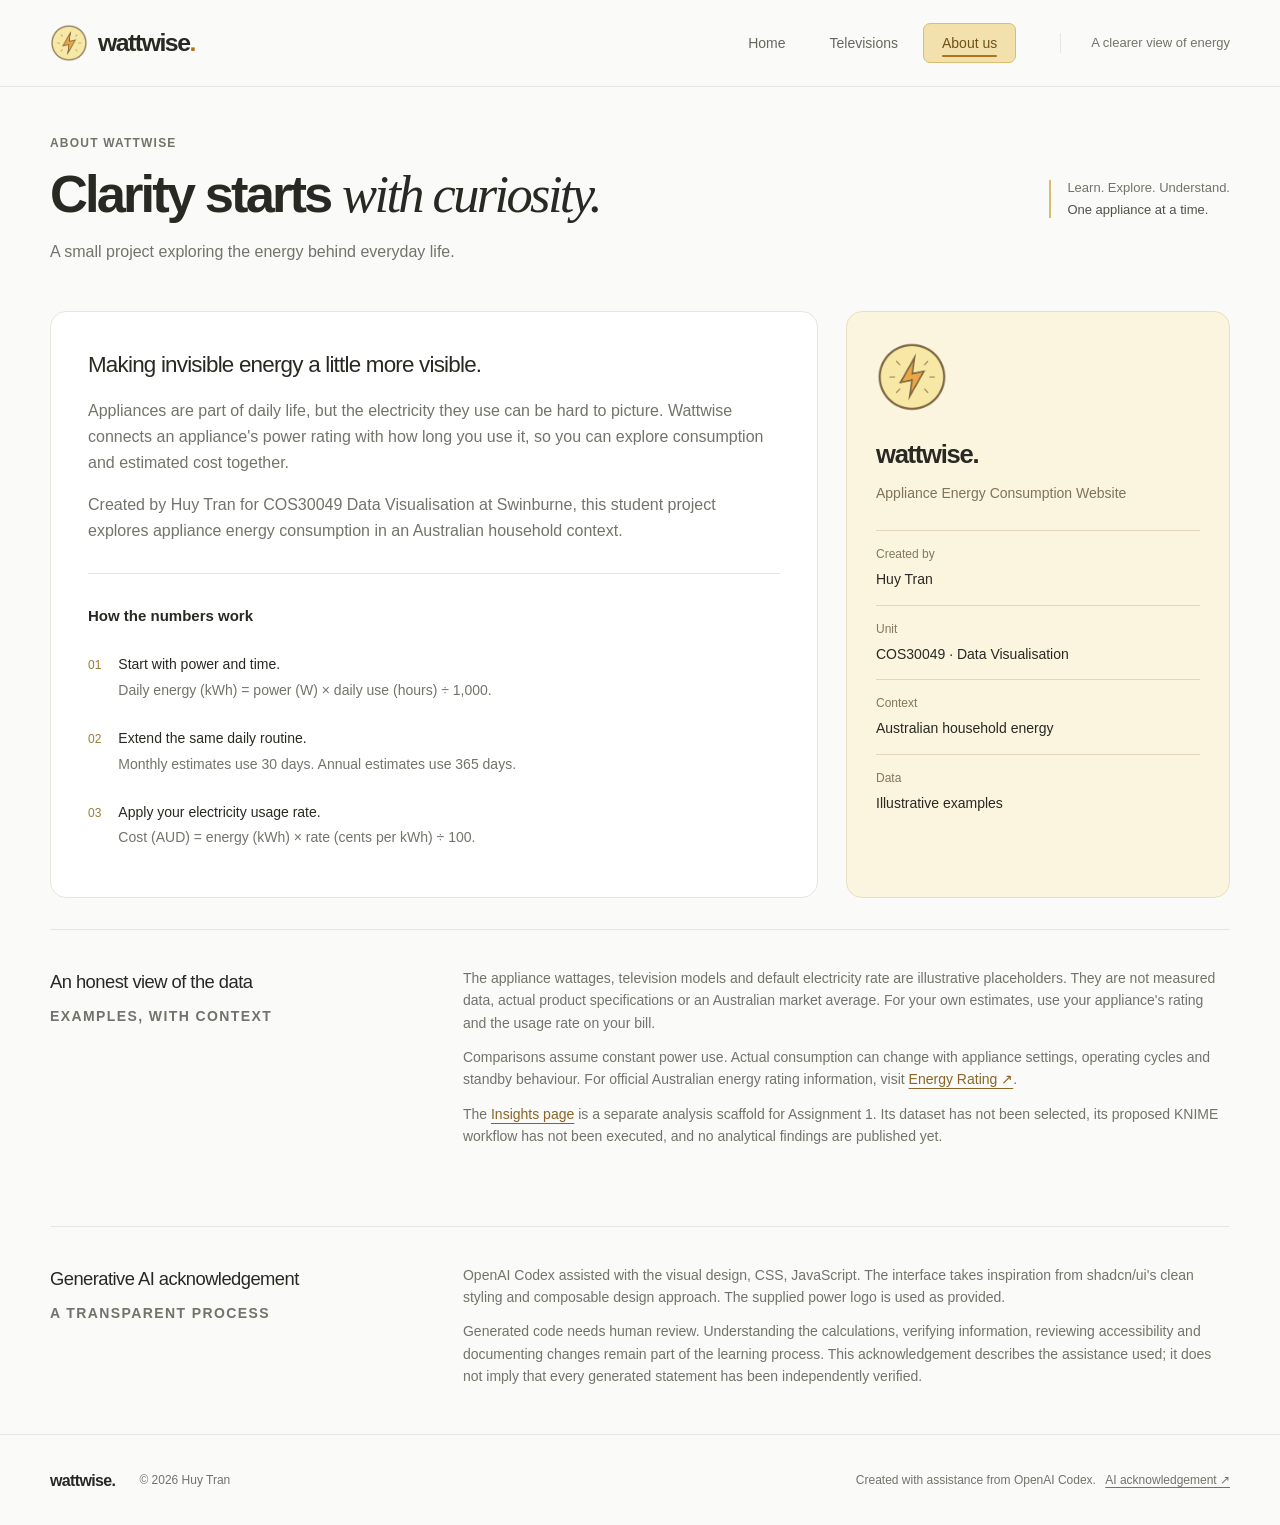
==== about.html @ 4821c7d6 "final adjustment" ====
<!DOCTYPE html>
<html lang="en">

<head>
  <meta charset="utf-8">
  <meta name="viewport" content="width=device-width, initial-scale=1">
  <meta name="description"
    content="About Wattwise, a student data visualisation project exploring appliance electricity use, calculation methods and the role of generative AI.">
  <meta name="theme-color" content="#fafaf8">
  <title>About Us | Wattwise · Appliance Energy Consumption Website</title>
  <link rel="icon" type="image/png" href="assets/img/PowerIcon.png">
  <link rel="stylesheet" href="assets/css/styles.css">
  <script src="assets/js/main.js" defer></script>
</head>

<body>
  <a class="skip-link" href="#main-content">Skip to content</a>
  <header class="site-header">
    <div class="header-inner container"><a class="brand" href="index.html" aria-label="Wattwise home"><img
          src="assets/img/PowerIcon.png" width="40" height="40" alt=""><span>wattwise<span
            class="brand-period">.</span></span></a>
      <nav class="main-nav" aria-label="Main navigation"><a href="index.html">Home</a><a
          href="televisions.html">Televisions</a><a href="about.html" aria-current="page">About us</a></nav><span
        class="header-note">A clearer view of energy</span>
    </div>
  </header>

  <main id="main-content" class="container">
    <section class="page-intro" aria-labelledby="about-title">
      <div>
        <p class="eyebrow">About Wattwise</p>
        <h1 id="about-title">Clarity starts <span class="serif-accent">with curiosity.</span></h1>
        <p class="intro-description">A small project exploring the energy behind everyday life.</p>
      </div>
      <div class="intro-context"><span class="context-rule"></span><span>Learn. Explore. Understand.<br><strong>One
            appliance at a time.</strong></span></div>
    </section>

    <section class="about-layout" aria-label="Project background">
      <article class="panel about-story">
        <h2>Making invisible energy a little more visible.</h2>
        <p>Appliances are part of daily life, but the electricity they use can be hard to picture. Wattwise connects an
          appliance's power rating with how long you use it, so you can explore consumption and estimated cost together.
        </p>
        <p>Created by Huy Tran for COS30049 Data Visualisation at Swinburne, this student project explores appliance
          energy consumption in an Australian household context.</p>
        <div class="story-divider"></div>
        <h3>How the numbers work</h3>
        <ol class="method-list">
          <li><span class="method-number" aria-hidden="true">01</span>
            <div><strong>Start with power and time.</strong>
              <p>Daily energy (kWh) = power (W) × daily use (hours) ÷ 1,000.</p>
            </div>
          </li>
          <li><span class="method-number" aria-hidden="true">02</span>
            <div><strong>Extend the same daily routine.</strong>
              <p>Monthly estimates use 30 days. Annual estimates use 365 days.</p>
            </div>
          </li>
          <li><span class="method-number" aria-hidden="true">03</span>
            <div><strong>Apply your electricity usage rate.</strong>
              <p>Cost (AUD) = energy (kWh) × rate (cents per kWh) ÷ 100.</p>
            </div>
          </li>
        </ol>
      </article>
      <aside class="panel project-card"><img src="assets/img/PowerIcon.png" alt="Wattwise power logo" width="72"
          height="72">
        <h2>wattwise.</h2>
        <p>Appliance Energy Consumption Website</p>
        <dl class="project-meta">
          <div>
            <dt>Created by</dt>
            <dd>Huy Tran</dd>
          </div>
          <div>
            <dt>Unit</dt>
            <dd>COS30049 · Data Visualisation</dd>
          </div>
          <div>
            <dt>Context</dt>
            <dd>Australian household energy</dd>
          </div>
          <div>
            <dt>Data</dt>
            <dd>Illustrative examples</dd>
          </div>
        </dl>
      </aside>
    </section>

    <section class="acknowledgement" aria-labelledby="data-title">
      <div>
        <h2 id="data-title">An honest view of the data</h2>
        <p class="eyebrow">Examples, with context</p>
      </div>
      <div>
        <p>The appliance wattages, television models and default electricity rate are illustrative placeholders. They
          are not measured data, actual product specifications or an Australian market average. For your own estimates,
          use your appliance's rating and the usage rate on your bill.</p>
        <p>Comparisons assume constant power use. Actual consumption can change with appliance settings, operating
          cycles and standby behaviour. For official Australian energy rating information, visit <a class="source-link"
            href="https://www.energyrating.gov.au/" target="_blank" rel="noopener noreferrer">Energy Rating ↗</a>.</p>
        <p>The <a class="source-link" href="insights.html">Insights page</a> is a separate analysis scaffold for
          Assignment 1. Its dataset has not been selected, its proposed KNIME workflow has not been executed, and no
          analytical findings are published yet.</p>
      </div>
    </section>

    <section class="acknowledgement" id="ai-acknowledgement" aria-labelledby="ai-title">
      <div>
        <h2 id="ai-title">Generative AI acknowledgement</h2>
        <p class="eyebrow">A transparent process</p>
      </div>
      <div>
        <p>OpenAI Codex assisted with the visual design, CSS, JavaScript. The
          interface takes inspiration from shadcn/ui's clean styling and composable design approach. The supplied power
          logo is used as provided.</p>
        <p>Generated code needs human review. Understanding the calculations, verifying information, reviewing
          accessibility and documenting changes remain part of the learning process. This acknowledgement describes the
          assistance used; it does not imply that every generated statement has been independently verified.</p>
      </div>
    </section>
  </main>

  <footer class="site-footer">
    <div class="container footer-inner"><a class="footer-brand" href="index.html">wattwise.</a>
      <p>© <span data-current-year>2026</span> Huy Tran</p>
      <p class="ai-note">Created with assistance from OpenAI Codex. <a href="about.html#ai-acknowledgement">AI
          acknowledgement ↗</a></p>
    </div>
  </footer>
</body>

</html>
---- assets/css/styles.css ----
/* Shared theme: the supplied power logo sets the amber, yellow and brown accents. */
:root {
  --background: #fafaf8;
  --surface: #fff;
  --foreground: #282922;
  --muted: #73736b;
  --border: #e6e6de;
  --primary: #ad7419;
  --accent: #f4b544;
  --accent-light: #fbf4df;
  --error: #a33328;
  --radius: 16px;
  --font-sans: -apple-system, BlinkMacSystemFont, "Segoe UI", Helvetica, Arial, sans-serif;
  --font-serif: Georgia, "Times New Roman", serif;
}

* {
  box-sizing: border-box;
}

html {
  scroll-behavior: smooth;
  scroll-padding-top: 24px;
}

body {
  margin: 0;
  background: var(--background);
  color: var(--foreground);
  font: 400 1rem/1.6 var(--font-sans);
  -webkit-font-smoothing: antialiased;
}

button,
input,
select {
  font: inherit;
}

button,
a,
input,
select {
  -webkit-tap-highlight-color: transparent;
}

button,
select {
  cursor: pointer;
}

a {
  color: inherit;
  text-decoration: none;
}

button {
  color: inherit;
}

svg {
  display: block;
  width: 24px;
  height: 24px;
  stroke: currentColor;
  stroke-width: 1.7;
  stroke-linecap: round;
  stroke-linejoin: round;
}

img {
  display: block;
  max-width: 100%;
}

h1,
h2,
h3,
p {
  margin: 0;
}

button:focus-visible,
a:focus-visible,
input:focus-visible,
select:focus-visible {
  outline: 3px solid var(--accent);
  outline-offset: 4px;
}

[hidden] {
  display: none !important;
}

::selection {
  background: #f4d882;
  color: var(--foreground);
}

.container {
  width: min(1180px, calc(100% - 96px));
  margin-inline: auto;
}

.sr-only {
  position: absolute;
  width: 1px;
  height: 1px;
  padding: 0;
  margin: -1px;
  overflow: hidden;
  clip: rect(0, 0, 0, 0);
  white-space: nowrap;
  border: 0;
}

.skip-link {
  position: fixed;
  z-index: 20;
  top: 10px;
  left: -10000px;
  background: var(--foreground);
  color: white;
  padding: 10px 18px;
  border-radius: 8px;
}

.skip-link:focus {
  left: 10px;
}

.site-header {
  border-bottom: 1px solid var(--border);
  background: var(--background);
}

.header-inner {
  display: flex;
  align-items: center;
  min-height: 86px;
  gap: 44px;
}

.brand {
  display: flex;
  align-items: center;
  gap: 10px;
  font-size: 1.55rem;
  font-weight: 700;
  letter-spacing: -.06em;
}

.brand img {
  width: 38px;
  height: 38px;
  transition: transform .22s ease;
}

.brand:hover img {
  transform: rotate(-8deg) scale(1.06);
}

.brand:hover .brand-period {
  color: #d79827;
}

.brand-period {
  color: var(--primary);
}

.main-nav {
  display: flex;
  gap: 6px;
  margin-left: auto;
}

.main-nav a {
  position: relative;
  padding: 8px 18px;
  border: 1px solid transparent;
  border-radius: 7px;
  color: #66675f;
  font-size: .875rem;
  font-weight: 500;
  transition: background .2s ease, color .2s ease, border-color .2s ease, box-shadow .2s ease, transform .2s ease;
}

.main-nav a::after {
  content: "";
  position: absolute;
  left: 18px;
  right: 18px;
  bottom: 5px;
  height: 2px;
  border-radius: 2px;
  background: #ad7419;
  transform: scaleX(0);
  transform-origin: left;
  transition: transform .2s ease;
}

.main-nav a:hover {
  background: #f8e7b6;
  border-color: #dec374;
  color: #654613;
  box-shadow: 0 3px 8px #ad74191a;
  transform: translateY(-1px);
}

.main-nav a:hover::after,
.main-nav a:focus-visible::after {
  transform: scaleX(1);
}

.main-nav a[aria-current="page"] {
  background: #f2e1ad;
  border-color: #d9bd70;
  color: #705017;
}

.main-nav a[aria-current="page"]::after {
  transform: scaleX(1);
}

.main-nav a[aria-current="page"]:hover {
  background: #efd48c;
  border-color: #c6a252;
}

.header-note {
  border-left: 1px solid var(--border);
  padding-left: 30px;
  color: var(--muted);
  font-size: .8125rem;
}

.page-intro {
  display: flex;
  align-items: center;
  justify-content: space-between;
  gap: 32px;
  padding: 47px 0 39px;
}

.eyebrow {
  color: var(--muted);
  font-size: .75rem;
  font-weight: 600;
  letter-spacing: .1em;
  text-transform: uppercase;
}

h1 {
  margin-top: 11px;
  font-size: clamp(2.3rem, 4.1vw, 3.4rem);
  font-weight: 600;
  line-height: 1.14;
  letter-spacing: -.055em;
}

.serif-accent {
  font-family: var(--font-serif);
  font-weight: 400;
  font-style: italic;
  letter-spacing: -.05em;
}

.intro-description {
  margin-top: 14px;
  color: var(--muted);
}

.intro-context {
  display: flex;
  align-items: center;
  gap: 16px;
  color: var(--muted);
  font-size: .8125rem;
  line-height: 1.7;
}

.intro-context strong {
  font-weight: 500;
  color: #505149;
}

.context-rule {
  width: 2px;
  height: 38px;
  background: #d8bd70;
}

.section-heading {
  display: flex;
  justify-content: space-between;
  gap: 16px;
  align-items: center;
  margin-bottom: 17px;
}

.section-label {
  display: flex;
  align-items: center;
  gap: 13px;
}

.section-index {
  color: #94948a;
  font-size: .75rem;
  font-variant-numeric: tabular-nums;
}

.section-label h2 {
  font-size: 1rem;
  font-weight: 600;
  letter-spacing: -.015em;
}

.subtle-label {
  color: var(--muted);
  font-size: .8125rem;
}

.calculator-card {
  display: grid;
  grid-template-columns: .94fr 1.06fr;
  border: 1px solid var(--border);
  border-radius: var(--radius);
  overflow: hidden;
  background: var(--surface);
  box-shadow: 0 4px 20px #24271403;
}

.calculator-form {
  padding: 30px 34px 26px;
}

.form-intro {
  display: flex;
  gap: 13px;
  align-items: center;
  margin-bottom: 24px;
}

.icon-tile {
  display: grid;
  place-items: center;
  width: 42px;
  height: 42px;
  border-radius: 11px;
  background: #f4f1e8;
  color: #9c782d;
}

.icon-tile svg {
  width: 23px;
  height: 23px;
}

.form-intro h3 {
  font-size: 1rem;
  font-weight: 600;
  line-height: 1.45;
  letter-spacing: -.02em;
}

.form-intro p {
  font-size: .8125rem;
  color: var(--muted);
}

.field {
  margin-bottom: 19px;
  min-width: 0;
}

.field label {
  display: block;
  margin-bottom: 7px;
  font-size: .875rem;
  font-weight: 500;
}

.select-wrap,
.input-wrap {
  position: relative;
}

.input-wrap input,
.select-wrap select {
  width: 100%;
  border: 1px solid #ddded5;
  border-radius: 8px;
  background: var(--surface);
  color: var(--foreground);
  min-height: 45px;
  padding: 10px 14px;
  font-size: .875rem;
  line-height: 1.5;
  transition: border-color .18s, box-shadow .18s;
}

.input-wrap input:hover,
.select-wrap select:hover {
  border-color: #bdbdab;
}

.input-wrap input:focus,
.select-wrap select:focus {
  border-color: #a4863a;
}

.input-wrap input {
  appearance: textfield;
  -moz-appearance: textfield;
  padding-right: 106px;
}

.input-wrap input::-webkit-inner-spin-button,
.input-wrap input::-webkit-outer-spin-button {
  -webkit-appearance: none;
  margin: 0;
}

.input-wrap input[aria-invalid="true"] {
  border-color: var(--error);
}

.input-unit {
  position: absolute;
  right: 14px;
  top: 50%;
  transform: translateY(-50%);
  color: var(--muted);
  font-size: .8125rem;
  pointer-events: none;
}

.select-wrap select {
  appearance: none;
  padding-right: 40px;
}

.select-wrap>svg {
  position: absolute;
  width: 18px;
  height: 18px;
  top: 14px;
  right: 14px;
  pointer-events: none;
  color: var(--muted);
}

.field-hint {
  margin-top: 6px;
  color: var(--muted);
  font-size: .75rem;
  line-height: 1.6;
}

.field-error {
  margin-top: 6px;
  font-size: .8125rem;
  color: var(--error);
}

.field-row {
  display: grid;
  grid-template-columns: 1fr 1fr;
  gap: 17px;
}

.field-row .input-wrap input {
  padding-right: 64px;
}

.form-bottom {
  display: flex;
  align-items: center;
  justify-content: space-between;
  margin-top: 22px;
  gap: 12px;
}

.live-caption {
  display: flex;
  align-items: center;
  gap: 6px;
  color: var(--muted);
  font-size: .75rem;
}

.live-caption svg {
  width: 16px;
  height: 16px;
  color: #8b9268;
}

.button {
  display: inline-flex;
  align-items: center;
  justify-content: center;
  gap: 18px;
  padding: 10px 17px;
  min-height: 43px;
  border: 1px solid transparent;
  border-radius: 7px;
  font-size: .875rem;
  font-weight: 500;
  transition: background .18s ease, transform .18s ease, box-shadow .18s ease;
}

.button:hover {
  transform: translateY(-2px);
  box-shadow: 0 4px 10px #28292218;
}

.button:active {
  transform: translateY(0);
  box-shadow: none;
}

.button-dark {
  background: #2e3027;
  color: white;
}

.button-dark:hover {
  background: #454838;
}

.button svg {
  width: 18px;
  height: 18px;
}

.button-outline {
  border-color: var(--border);
  background: var(--surface);
}

.button-outline:hover {
  background: #f3f2ec;
}

.results-panel {
  display: flex;
  flex-direction: column;
  padding: 31px 37px 23px;
  border-left: 1px solid #e8e1c9;
  background: var(--accent-light);
}

.result-header {
  display: flex;
  align-items: center;
  justify-content: space-between;
  gap: 15px;
}

.result-header .eyebrow {
  color: #7a6b45;
  font-size: .75rem;
}

.estimate-badge {
  padding: 3px 9px;
  border: 1px solid #d8c995;
  border-radius: 5px;
  color: #796b47;
  font-size: .75rem;
}

.cost-highlight {
  margin-top: 26px;
}

.cost-highlight>p:first-child {
  font-size: .875rem;
  color: #746a51;
}

.cost-number {
  display: flex;
  align-items: baseline;
  gap: 12px;
  margin: 1px 0 4px;
}

.cost-number>span:first-child {
  font-size: clamp(2.4rem, 4.5vw, 3.65rem);
  font-weight: 500;
  line-height: 1.2;
  letter-spacing: -.065em;
  font-variant-numeric: tabular-nums;
  overflow-wrap: anywhere;
}

.currency-label {
  color: #817459;
  font-size: .75rem;
  white-space: nowrap;
}

.result-summary {
  color: #746a51;
  font-size: .8125rem;
}

.energy-stats {
  display: grid;
  grid-template-columns: repeat(3, 1fr);
  margin-top: 28px;
  padding: 21px 0;
  border-top: 1px solid #e6dcc0;
  border-bottom: 1px solid #e6dcc0;
}

.energy-stats>div {
  min-width: 0;
}

.energy-stats>div+div {
  border-left: 1px solid #e6dcc0;
  padding-left: 19px;
}

.stat-label,
.stat-unit {
  display: block;
  color: #81765c;
  font-size: .8125rem;
}

.energy-stats strong {
  display: block;
  margin-top: 3px;
  font-size: 1.55rem;
  font-weight: 500;
  letter-spacing: -.035em;
  line-height: 1.45;
  font-variant-numeric: tabular-nums;
  overflow-wrap: anywhere;
}

.stat-unit {
  font-size: .75rem;
}

.energy-timeline {
  margin-top: 21px;
}

.timeline-caption {
  display: flex;
  justify-content: space-between;
  font-size: .75rem;
  color: #81765c;
}

.timeline-caption strong {
  color: #7c642f;
  font-weight: 500;
}

.timeline-plot {
  display: grid;
  grid-template-columns: 34px minmax(0, 1fr);
  margin-top: 9px;
  gap: 4px;
}

.timeline-y-axis {
  display: flex;
  flex-direction: column;
  justify-content: space-between;
  padding-block: 0 2px;
  color: #887a58;
  font-size: .75rem;
  line-height: 1.3;
  font-variant-numeric: tabular-nums;
}

.timeline-x-axis {
  display: flex;
  justify-content: space-between;
  margin-left: 38px;
  color: #887a58;
  font-size: .75rem;
}

#energy-chart {
  display: block;
  width: 100%;
  height: 83px;
  stroke: none;
}

.chart-grid {
  stroke: #e8dfc5;
  stroke-width: 1;
  stroke-dasharray: 3 4;
}

.chart-area {
  fill: url(#chart-fill);
}

.chart-line {
  fill: none;
  stroke: #c58a2b;
  stroke-width: 2.5;
}

.chart-end {
  fill: #c58a2b;
  stroke: var(--accent-light);
  stroke-width: 2;
}

.chart-axis {
  font: 11px var(--font-sans);
  fill: #887a58;
}

.calculation-note {
  margin-top: auto;
  padding-top: 13px;
  font-size: .75rem;
  color: #82765d;
}

.no-script-note {
  color: var(--error);
  font-size: .875rem;
}

.learning-section {
  margin-top: 42px;
}

.learning-grid {
  display: grid;
  grid-template-columns: repeat(3, 1fr);
  gap: 18px;
}

.learning-card {
  display: flex;
  flex-direction: column;
  padding: 25px 26px 24px;
  background: var(--surface);
  border: 1px solid var(--border);
  border-radius: 12px;
}

.learning-symbol {
  display: flex;
  align-items: center;
  min-height: 29px;
  color: #9a792e;
  font-size: 1.25rem;
  font-weight: 500;
  letter-spacing: -.055em;
  margin-bottom: 18px;
}

.learning-symbol svg {
  width: 27px;
  height: 27px;
}

.learning-card h3 {
  font-size: .9375rem;
  font-weight: 600;
  letter-spacing: -.02em;
  margin-bottom: 9px;
}

.learning-card p {
  font-size: .875rem;
  color: var(--muted);
  line-height: 1.7;
}

.card-caption,
.text-link {
  margin-top: auto;
  padding-top: 20px;
  font-size: .75rem;
  font-weight: 500;
}

.card-caption {
  color: #88887d;
}

.text-link {
  display: inline-flex;
  align-items: center;
  gap: 19px;
  color: #846329;
}

.text-link:hover {
  text-decoration: underline;
  text-underline-offset: 4px;
}

.text-link span {
  font-size: 1rem;
}

.faq-section {
  display: grid;
  grid-template-columns: .85fr 1.5fr;
  gap: 78px;
  padding: 56px 0 66px;
}

.faq-intro>.section-index {
  display: inline-block;
  margin-bottom: 13px;
}

.faq-intro h2 {
  font-size: 2rem;
  font-weight: 500;
  line-height: 1.22;
  letter-spacing: -.045em;
}

.faq-intro p {
  margin-top: 17px;
  color: var(--muted);
  font-size: .875rem;
  max-width: 290px;
}

.faq-list {
  border-top: 1px solid var(--border);
}

.faq-item {
  border-bottom: 1px solid var(--border);
}

.faq-trigger {
  display: flex;
  width: 100%;
  justify-content: space-between;
  align-items: center;
  gap: 20px;
  padding: 21px 14px;
  background: transparent;
  border: 0;
  border-radius: 6px;
  text-align: left;
  font-size: .875rem;
  font-weight: 500;
  transition: background .2s ease, color .2s ease;
}

.faq-trigger:hover,
.faq-trigger:focus-visible {
  background: #f4ecd5;
  color: #805715;
}

.faq-trigger[aria-expanded="true"] {
  background: #fbf5e5;
  color: #805715;
}

.faq-icon {
  position: relative;
  flex-shrink: 0;
  width: 26px;
  height: 26px;
  background: #efefe8;
  border-radius: 50%;
  color: #747468;
  transition: background .2s ease, color .2s ease;
}

.faq-icon::before,
.faq-icon::after {
  content: "";
  position: absolute;
  width: 10px;
  height: 2px;
  top: 12px;
  left: 8px;
  border-radius: 2px;
  background: currentColor;
}

.faq-icon::before {
  transform: rotate(90deg);
  transition: transform .24s ease;
}

.faq-trigger:hover .faq-icon,
.faq-trigger[aria-expanded="true"] .faq-icon {
  background: #ebd596;
  color: #805715;
}

.faq-trigger[aria-expanded="true"] .faq-icon::before {
  transform: rotate(0deg);
}

/* A zero-height grid row animates to the answer's natural height, without inline CSS. */
.faq-answer {
  display: grid;
  grid-template-rows: 0fr;
  opacity: 0;
  color: var(--muted);
  font-size: .875rem;
  transition: grid-template-rows .28s ease, opacity .2s ease;
}

.faq-answer.is-open {
  grid-template-rows: 1fr;
  opacity: 1;
}

.faq-answer-inner {
  min-height: 0;
  overflow: hidden;
}

.faq-answer-inner p {
  padding: 10px 40px 21px 14px;
}

.site-footer {
  border-top: 1px solid var(--border);
}

.footer-inner {
  display: flex;
  align-items: center;
  gap: 24px;
  min-height: 90px;
}

.footer-brand {
  font-size: 1rem;
  font-weight: 600;
  letter-spacing: -.04em;
}

.footer-inner>p {
  font-size: .75rem;
  color: var(--muted);
}

.footer-inner .ai-note {
  margin-left: auto;
  font-size: .75rem;
}

.ai-note a {
  margin-left: 6px;
  text-decoration: underline;
  text-underline-offset: 3px;
}

/* Televisions: comparisons use a zero baseline and shared scale. */
.comparison-layout {
  display: grid;
  grid-template-columns: 1.5fr .8fr;
  gap: 23px;
  margin-top: 4px;
}

.panel {
  border: 1px solid var(--border);
  border-radius: var(--radius);
  background: var(--surface);
  padding: 29px 30px;
}

.panel-heading {
  display: flex;
  align-items: start;
  justify-content: space-between;
  gap: 18px;
  margin-bottom: 31px;
}

.panel-heading h2,
.panel-title {
  font-size: 1.0625rem;
  font-weight: 600;
  letter-spacing: -.025em;
}

.panel-heading p {
  margin-top: 4px;
  font-size: .8125rem;
  color: var(--muted);
}

.sample-badge {
  flex-shrink: 0;
  border: 1px solid #e7d8ae;
  border-radius: 5px;
  background: #fbf5e5;
  color: #8b6b2b;
  padding: 3px 9px;
  font-size: .75rem;
}

.comparison-chart {
  width: 100%;
  height: auto;
  stroke: none;
  overflow: visible;
}

.comparison-chart .grid-line {
  stroke: #e9e9e2;
  stroke-width: 1;
}

.comparison-chart .axis-text {
  fill: #85857a;
  font: 12px var(--font-sans);
}

.comparison-chart .model-text {
  fill: var(--foreground);
  font: 500 14px var(--font-sans);
}

.comparison-chart .wattage-text {
  fill: #85857a;
  font: 12px var(--font-sans);
}

.comparison-chart .value-text {
  fill: var(--foreground);
  font: 600 14px var(--font-sans);
}

.comparison-chart .bar-track {
  fill: #f5f5f0;
}

.comparison-chart .bar-compact {
  fill: #d9bd71;
}

.comparison-chart .bar-everyday {
  fill: #eaaa39;
}

.comparison-chart .bar-cinema {
  fill: #94773d;
}

.chart-unit {
  color: var(--muted);
  margin-top: 12px;
  font-size: .75rem;
  text-align: right;
}

.tv-chart-panel {
  margin: 0;
}

.bar-chart {
  padding-top: 7px;
}

.bar-chart-row {
  display: grid;
  grid-template-columns: 130px minmax(0, 1fr) 65px;
  align-items: center;
  column-gap: 16px;
  margin-bottom: 28px;
}

.bar-model strong {
  display: block;
  font-size: .875rem;
  font-weight: 500;
}

.bar-model span {
  display: block;
  color: var(--muted);
  font-size: .75rem;
  margin-top: 2px;
}

.cost-bar {
  width: 100%;
  height: 28px;
  stroke: none;
  border-radius: 5px;
}

.cost-bar .bar-track {
  fill: #f4f4ed;
}

.cost-bar .bar-compact {
  fill: #d9bd71;
}

.cost-bar .bar-everyday {
  fill: #eaaa39;
}

.cost-bar .bar-cinema {
  fill: #94773d;
}

.cost-bar rect:not(.bar-track) {
  transition: width .3s ease;
}

.bar-value {
  font-size: .875rem;
  font-weight: 500;
  font-variant-numeric: tabular-nums;
  text-align: right;
  overflow-wrap: anywhere;
}

.bar-axis {
  display: flex;
  justify-content: space-between;
  margin-left: 146px;
  margin-right: 81px;
  color: var(--muted);
  font-size: .75rem;
  font-variant-numeric: tabular-nums;
}

.model-row-heading {
  background: var(--surface);
  border-bottom: 1px solid #eeeee7;
  padding-block: 19px;
  color: var(--foreground);
  font-size: .875rem;
}

tbody tr:last-child th {
  border-bottom: 0;
}

.comparison-note {
  border-top: 1px solid var(--border);
  padding-top: 18px;
  margin-top: 20px;
  color: var(--muted);
  font-size: .8125rem;
}

.assumptions-panel {
  background: #f3f2e9;
}

.assumptions-panel>p {
  margin-top: 8px;
  margin-bottom: 22px;
  font-size: .875rem;
  color: var(--muted);
}

.assumptions-panel .field {
  margin-bottom: 21px;
}

.insight {
  border-top: 1px solid #dedecf;
  padding-top: 22px;
  margin-top: 24px;
}

.insight .eyebrow {
  color: #827142;
}

.insight h3 {
  font-size: 1.5rem;
  font-weight: 500;
  line-height: 1.4;
  letter-spacing: -.035em;
  margin: 8px 0;
}

.insight>p:last-child {
  font-size: .8125rem;
  color: var(--muted);
}

.table-section {
  margin: 41px 0 40px;
}

.table-wrap {
  overflow-x: auto;
  border: 1px solid var(--border);
  border-radius: 12px;
  background: var(--surface);
}

table {
  width: 100%;
  border-collapse: collapse;
  text-align: left;
  font-size: .875rem;
}

caption {
  text-align: left;
  padding: 18px 22px;
  font-size: .875rem;
  font-weight: 500;
}

th {
  padding: 13px 22px;
  border-bottom: 1px solid var(--border);
  background: #f7f7f3;
  color: var(--muted);
  font-size: .75rem;
  font-weight: 500;
  white-space: nowrap;
}

td {
  padding: 19px 22px;
  border-bottom: 1px solid #eeeee7;
  font-variant-numeric: tabular-nums;
  white-space: nowrap;
}

tbody tr:last-child td {
  border-bottom: none;
}

tbody tr:hover {
  background: #fdfaf1;
}

.model-cell {
  display: flex;
  align-items: center;
  gap: 10px;
  font-weight: 500;
}

.model-swatch {
  width: 9px;
  height: 9px;
  border-radius: 2px;
}

.swatch-compact {
  background: #d9bd71;
}

.swatch-everyday {
  background: #eaaa39;
}

.swatch-cinema {
  background: #94773d;
}

.table-note {
  margin-top: 12px;
  color: var(--muted);
  font-size: .75rem;
}

.info-band {
  display: flex;
  justify-content: space-between;
  align-items: center;
  gap: 24px;
  padding: 24px 27px;
  margin-bottom: 48px;
  border: 1px solid var(--border);
  border-radius: 12px;
}

.info-band h2 {
  font-size: 1rem;
  font-weight: 600;
}

.info-band p {
  margin-top: 4px;
  color: var(--muted);
  font-size: .875rem;
}

.info-band .button {
  flex-shrink: 0;
}

/* About: concise project context and a transparent acknowledgement. */
.about-layout {
  display: grid;
  grid-template-columns: 1.5fr .75fr;
  gap: 28px;
  margin-top: 7px;
}

.about-story {
  padding: 35px 37px;
}

.about-story h2 {
  font-size: 1.4rem;
  font-weight: 500;
  letter-spacing: -.035em;
  margin-bottom: 16px;
}

.about-story p {
  color: var(--muted);
  font-size: 1rem;
  max-width: 680px;
}

.about-story p+p {
  margin-top: 17px;
}

.about-story .story-divider {
  border-top: 1px solid var(--border);
  margin: 30px 0;
}

.about-story h3 {
  font-size: .9375rem;
  font-weight: 600;
  margin-bottom: 12px;
}

.method-list {
  list-style: none;
  padding: 0;
  margin: 0;
}

.method-list li {
  display: flex;
  gap: 17px;
  padding: 13px 0;
}

.method-list .method-number {
  color: #9a7c38;
  font-size: .75rem;
  padding-top: 3px;
}

.method-list strong {
  display: block;
  font-size: .875rem;
  font-weight: 500;
}

.method-list p {
  font-size: .875rem;
  margin-top: 3px;
}

.project-card {
  background: var(--accent-light);
  border-color: #e9dfc3;
  padding: 29px;
}

.project-card>img {
  width: 72px;
  height: 72px;
  margin-bottom: 21px;
}

.project-card h2 {
  font-size: 1.6rem;
  font-weight: 600;
  letter-spacing: -.05em;
}

.project-card>p {
  font-size: .875rem;
  color: #807358;
  margin-top: 7px;
}

.project-meta {
  margin: 26px 0 0;
}

.project-meta>div {
  border-top: 1px solid #e3d7b5;
  padding: 14px 0;
}

.project-meta dt {
  color: #85785c;
  font-size: .75rem;
}

.project-meta dd {
  margin: 4px 0 0;
  font-size: .875rem;
  font-weight: 500;
}

.acknowledgement {
  display: grid;
  grid-template-columns: .7fr 1.5fr;
  gap: 55px;
  padding: 37px 0 47px;
  margin-top: 31px;
  border-top: 1px solid var(--border);
}

.acknowledgement h2 {
  font-size: 1.15rem;
  font-weight: 500;
  letter-spacing: -.03em;
}

.acknowledgement .eyebrow {
  margin-top: 9px;
}

.acknowledgement p {
  font-size: .875rem;
  color: var(--muted);
}

.acknowledgement p+p {
  margin-top: 12px;
}

.source-link {
  text-decoration: underline;
  text-underline-offset: 4px;
  color: #896528;
}

.status-message {
  color: var(--error);
  margin-top: 16px;
  font-size: .8125rem;
}

.table-wrap:focus-visible {
  outline: 3px solid var(--accent);
  outline-offset: 4px;
}

/* Insights: an honest, dataset-independent scaffold, not a chart with invented values. */
.insights-home-link {
  margin-top: 24px;
  margin-bottom: 0;
  background: #f6f4ec;
}

.insights-home-link .eyebrow {
  margin: 0 0 5px;
  font-size: .6875rem;
}

.analysis-notice {
  display: flex;
  align-items: center;
  gap: 12px;
  padding: 13px 17px;
  border: 1px solid #e9dfc3;
  border-radius: 9px;
  background: #fbf6e9;
  color: #7d6b44;
  font-size: .8125rem;
}

.analysis-notice strong {
  font-weight: 600;
}

.notice-dot {
  flex-shrink: 0;
  width: 7px;
  height: 7px;
  border-radius: 50%;
  background: #b58a36;
}

.research-brief {
  display: grid;
  grid-template-columns: 1.25fr .8fr;
  margin-top: 23px;
  border: 1px solid var(--border);
  border-radius: var(--radius);
  background: var(--surface);
  overflow: hidden;
}

.research-question {
  padding: 30px 34px;
}

.research-question h2 {
  margin-top: 11px;
  font-size: 2.2rem;
  font-weight: 500;
  letter-spacing: -.045em;
  line-height: 1.22;
}

.research-question>p:not(.eyebrow) {
  max-width: 490px;
  color: var(--muted);
  font-size: .875rem;
  margin-top: 15px;
}

.research-question .text-link {
  padding-top: 15px;
}

.research-context {
  background: #f3f2e9;
  border-left: 1px solid var(--border);
  padding: 30px 33px;
}

.research-context .eyebrow {
  color: #827350;
}

.analysis-meta {
  margin: 16px 0 0;
}

.analysis-meta>div {
  display: flex;
  justify-content: space-between;
  gap: 15px;
  border-bottom: 1px solid #e2e0d2;
  padding: 8px 0;
  font-size: .8125rem;
}

.analysis-meta dt {
  color: var(--muted);
}

.analysis-meta dd {
  margin: 0;
  text-align: right;
  font-weight: 500;
}

.research-note {
  margin-top: 15px;
  font-size: .75rem;
  color: #7e7968;
}

.insights-section-links {
  position: sticky;
  top: 0;
  z-index: 5;
  display: flex;
  justify-content: space-between;
  align-items: center;
  gap: 18px;
  margin-top: 26px;
  padding: 13px 0;
  background: var(--background);
  border-bottom: 1px solid var(--border);
}

.insights-section-links nav {
  display: flex;
  align-items: center;
  gap: 24px;
}

.insights-section-links nav a {
  display: inline-flex;
  gap: 8px;
  font-size: .75rem;
  color: #88877c;
}

.insights-section-links nav span {
  color: #626356;
  font-weight: 500;
}

.insights-section-links nav a:hover span {
  color: var(--primary);
  text-decoration: underline;
  text-underline-offset: 4px;
}

.insights-section {
  margin-top: 35px;
  scroll-margin-top: 80px;
}

.story-panel {
  display: grid;
  grid-template-columns: 1.7fr .8fr;
  gap: 30px;
  align-items: stretch;
  border-radius: 12px;
}

.story-panel+.story-panel {
  margin-top: 28px;
}

.workflow-detail:focus-visible {
  outline: 3px solid var(--accent);
  outline-offset: 4px;
}

.analysis-figure {
  margin: 0;
  min-width: 0;
}

.analysis-figure .panel-heading {
  margin-bottom: 22px;
}

.analysis-figure h3 {
  font-size: 1rem;
  font-weight: 600;
  letter-spacing: -.02em;
}

.pending-badge {
  flex-shrink: 0;
  display: inline-flex;
  align-items: center;
  min-height: 26px;
  padding: 3px 9px;
  border: 1px solid #e5dfcb;
  border-radius: 5px;
  font-size: .6875rem;
  color: #806d3d;
  background: #fbf7eb;
  white-space: nowrap;
}

.chart-placeholder {
  display: grid;
  place-items: center;
  min-height: 235px;
  border: 1px dashed #ddddd2;
  border-radius: 9px;
  background-color: #fbfbf7;
  background-image: linear-gradient(#eaeae250 1px, transparent 1px), linear-gradient(90deg, #eaeae250 1px, transparent 1px);
  background-size: 40px 40px;
  text-align: center;
  padding: 30px 20px;
}

.empty-chart-message {
  max-width: 310px;
}

.empty-chart-message>svg {
  width: 34px;
  height: 34px;
  margin: 0 auto 15px;
  color: #a29161;
}

.empty-chart-message strong {
  display: block;
  font-size: .9375rem;
  font-weight: 500;
  letter-spacing: -.02em;
}

.empty-chart-message p {
  margin-top: 7px;
  color: var(--muted);
  font-size: .8125rem;
}

.empty-chart-message>span {
  display: inline-block;
  margin-top: 15px;
  color: #8a877a;
  font-size: .6875rem;
}

.takeaway-placeholder {
  background-color: #fbf6e9;
  background-image: none;
  border-color: #e2d5af;
}

.figure-note {
  color: var(--muted);
  font-size: .75rem;
  padding-top: 16px;
}

.story-explainer {
  display: flex;
  flex-direction: column;
  padding: 22px 0 15px;
}

.story-explainer .eyebrow {
  color: #8a754b;
  font-size: .6875rem;
}

.story-explainer h3 {
  font-size: 1.8rem;
  line-height: 1.2;
  font-weight: 500;
  letter-spacing: -.04em;
  margin-top: 13px;
}

.story-explainer>p:not(.eyebrow) {
  margin-top: 15px;
  font-size: .875rem;
  color: var(--muted);
}

.story-explainer dl {
  margin: auto 0 0;
  padding-top: 20px;
}

.story-explainer dl>div {
  border-top: 1px solid var(--border);
  padding: 11px 0 0;
  margin-top: 10px;
}

.story-explainer dt {
  font-size: .6875rem;
  color: #959083;
}

.story-explainer dd {
  margin: 4px 0 0;
  font-size: .8125rem;
  color: #5d5e53;
}

.workflow-heading {
  display: flex;
  align-items: flex-start;
  justify-content: space-between;
  gap: 20px;
}

.workflow-heading h3 {
  margin-top: 6px;
  font-size: 1.2rem;
  font-weight: 500;
  letter-spacing: -.03em;
}

.workflow-heading p:not(.eyebrow) {
  color: var(--muted);
  font-size: .8125rem;
  margin-top: 7px;
  max-width: 600px;
}

.workflow-track {
  display: grid;
  grid-template-columns: repeat(5, minmax(0, 1fr));
  gap: 20px;
  list-style: none;
  padding: 0;
  margin: 25px 0;
}

.workflow-track li {
  position: relative;
  min-width: 0;
}

.workflow-track li:not(:last-child)::after {
  content: "→";
  position: absolute;
  top: 50%;
  right: -16px;
  transform: translateY(-50%);
  font-size: .8125rem;
  color: #b1a581;
}

.workflow-step {
  display: flex;
  flex-direction: column;
  width: 100%;
  height: 100%;
  min-height: 150px;
  padding: 16px;
  text-align: left;
  border: 1px solid var(--border);
  border-radius: 9px;
  background: #fafaf7;
  transition: border-color .2s ease, background .2s ease, transform .2s ease, box-shadow .2s ease;
}

.workflow-step:enabled:hover {
  background: #fcf6e5;
  border-color: #d8c487;
  transform: translateY(-3px);
  box-shadow: 0 4px 12px #28292208;
}

.workflow-step:disabled {
  cursor: default;
}

.workflow-step[aria-pressed="true"] {
  border-color: #d8bf7e;
  background: #fbf3dc;
}

.workflow-step-number {
  color: #9e926f;
  font-size: .6875rem;
}

.workflow-step strong {
  margin-top: 9px;
  font-size: .9375rem;
  font-weight: 500;
}

.workflow-node-name {
  margin-top: 4px;
  font-size: .6875rem;
  color: #78766a;
}

.workflow-stage-status {
  margin-top: auto;
  padding-top: 14px;
  color: #8c805e;
  font-size: .625rem;
  text-transform: uppercase;
  letter-spacing: .07em;
}

.workflow-detail {
  display: grid;
  grid-template-columns: 1.7fr 1fr;
  gap: 30px;
  padding: 23px 25px;
  border: 1px solid #e7e3d5;
  border-radius: 9px;
  background: #f6f5ee;
}

.workflow-detail .eyebrow {
  font-size: .6875rem;
  color: #8a754b;
}

.workflow-detail h3 {
  font-size: 1rem;
  font-weight: 500;
  letter-spacing: -.02em;
  margin-top: 6px;
}

.workflow-detail p {
  font-size: .8125rem;
  color: var(--muted);
  margin-top: 8px;
}

.workflow-check {
  border-left: 1px solid #e2dfd0;
  padding-left: 25px;
}

.workflow-check>span {
  display: block;
  font-size: .75rem;
  font-weight: 500;
  margin-top: 1px;
  color: #7a6a45;
}

.workflow-caption {
  color: var(--muted);
  font-size: .75rem;
  margin-top: 17px;
}

.evidence-strip {
  display: grid;
  grid-template-columns: repeat(3, minmax(0, 1fr));
  gap: 24px;
  padding: 20px 5px 0;
}

.evidence-strip>div {
  display: flex;
  align-items: center;
  gap: 11px;
}

.evidence-mark {
  color: #a28b52;
  font-size: 1.25rem;
}

.evidence-strip strong,
.evidence-strip p>span {
  display: block;
}

.evidence-strip strong {
  font-size: .8125rem;
  font-weight: 500;
}

.evidence-strip p>span {
  color: var(--muted);
  font-size: .6875rem;
  margin-top: 2px;
}

.workflow-section {
  margin-bottom: 55px;
}

@media (min-width: 1500px) {
  .container {
    width: min(1230px, calc(100% - 120px));
  }

  .page-intro {
    padding-top: 58px;
    padding-bottom: 46px;
  }

  .calculator-form {
    padding: 35px 38px 30px;
  }

  .results-panel {
    padding: 36px 42px 27px;
  }
}

@media (max-width: 1050px) {
  .container {
    width: calc(100% - 64px);
  }

  .header-note {
    display: none;
  }

  .intro-context {
    display: none;
  }

  .calculator-form {
    padding: 26px;
  }

  .results-panel {
    padding: 26px;
  }

  .cost-number>span:first-child {
    font-size: 3.15rem;
  }

  .cost-number {
    flex-wrap: wrap;
    gap: 3px 10px;
  }

  .energy-stats>div+div {
    padding-left: 12px;
  }

  .energy-stats strong {
    font-size: 1.35rem;
  }

  .learning-card {
    padding: 22px;
  }

  .faq-section {
    gap: 42px;
  }

  .comparison-layout {
    grid-template-columns: 1.35fr 1fr;
  }

  .panel {
    padding: 25px;
  }

  .comparison-chart .model-text {
    font-size: 13px;
  }

  .about-layout {
    grid-template-columns: 1.4fr .8fr;
  }

  .footer-inner .ai-note {
    max-width: 300px;
    text-align: right;
  }
}

@media (max-width: 760px) {
  .container {
    width: calc(100% - 40px);
  }

  .header-inner {
    min-height: 76px;
    gap: 12px;
  }

  .brand {
    font-size: 1.35rem;
    gap: 7px;
  }

  .brand img {
    width: 33px;
    height: 33px;
  }

  .main-nav {
    gap: 2px;
  }

  .main-nav a {
    padding: 8px 11px;
    font-size: .8125rem;
  }

  .page-intro {
    padding: 33px 0 30px;
  }

  h1 {
    font-size: 2.6rem;
  }

  .intro-description {
    max-width: 450px;
    font-size: .9375rem;
  }

  .subtle-label {
    display: none;
  }

  .calculator-card {
    grid-template-columns: 1fr;
  }

  .calculator-form {
    padding: 27px;
  }

  .results-panel {
    border-left: 0;
    border-top: 1px solid #e8e1c9;
    padding: 28px;
  }

  .cost-number>span:first-child {
    font-size: 3.4rem;
  }

  .energy-stats strong {
    font-size: 1.65rem;
  }

  .energy-stats>div+div {
    padding-left: 22px;
  }

  .energy-timeline {
    margin-top: 22px;
  }

  #energy-chart {
    max-height: 126px;
  }

  .learning-grid {
    grid-template-columns: 1fr;
    gap: 12px;
  }

  .learning-card {
    padding: 23px;
  }

  .learning-symbol {
    margin-bottom: 10px;
  }

  .card-caption,
  .text-link {
    padding-top: 14px;
  }

  .learning-section {
    margin-top: 33px;
  }

  .faq-section {
    grid-template-columns: 1fr;
    gap: 26px;
    padding: 39px 0 44px;
  }

  .faq-intro h2 {
    font-size: 1.8rem;
  }

  .faq-intro p {
    max-width: 100%;
    margin-top: 12px;
  }

  .faq-trigger {
    min-height: 62px;
    padding: 17px 0;
  }

  .footer-inner {
    flex-wrap: wrap;
    gap: 8px 20px;
    padding-block: 22px;
  }

  .footer-inner .ai-note {
    flex-basis: 100%;
    margin-left: 0;
    text-align: left;
    max-width: none;
  }

  .comparison-layout,
  .about-layout {
    grid-template-columns: 1fr;
  }

  .comparison-layout {
    gap: 18px;
  }

  .panel-heading {
    margin-bottom: 26px;
  }

  .assumptions-panel {
    padding: 24px;
  }

  .assumptions-panel .field-row {
    max-width: none;
  }

  .table-section {
    margin-top: 32px;
  }

  .info-band {
    align-items: flex-start;
    flex-direction: column;
    margin-bottom: 35px;
    padding: 23px;
  }

  .about-story {
    padding: 27px;
  }

  .project-card {
    display: grid;
    grid-template-columns: auto 1fr;
    gap: 0 17px;
  }

  .project-card>img {
    grid-row: span 2;
    width: 58px;
    height: 58px;
    margin-bottom: 0;
  }

  .project-meta {
    grid-column: 1 / -1;
    display: grid;
    grid-template-columns: 1fr 1fr;
    gap: 0 20px;
  }

  .acknowledgement {
    grid-template-columns: 1fr;
    gap: 19px;
    padding-top: 29px;
    margin-top: 30px;
  }
}

@media (max-width: 400px) {
  .container {
    width: calc(100% - 32px);
  }

  .brand {
    font-size: 1.15rem;
  }

  .brand img {
    width: 28px;
    height: 28px;
  }

  .main-nav a {
    padding-inline: 8px;
    font-size: .75rem;
  }

  h1 {
    font-size: 2.2rem;
  }

  .eyebrow {
    font-size: .6875rem;
  }

  .calculator-form,
  .results-panel {
    padding: 23px 21px;
  }

  .field-row {
    gap: 12px;
  }

  .energy-stats>div+div {
    padding-left: 12px;
  }

  .energy-stats strong {
    font-size: 1.4rem;
  }

  .stat-label {
    font-size: .6875rem;
  }

  .live-caption {
    font-size: .6875rem;
  }

  .button {
    gap: 10px;
    padding-inline: 13px;
  }

  .panel {
    padding: 22px 20px;
  }
}

@media (prefers-reduced-motion: reduce) {
  html {
    scroll-behavior: auto;
  }

  *,
  *::before,
  *::after {
    transition: none !important;
  }
}

@media (max-width: 1050px) {
  .bar-chart-row {
    grid-template-columns: 110px minmax(0, 1fr) 60px;
    gap: 10px;
  }

  .bar-axis {
    margin-left: 120px;
    margin-right: 70px;
  }

  .comparison-layout {
    grid-template-columns: 1.45fr 1fr;
  }
}

@media (max-width: 760px) {
  .comparison-layout {
    grid-template-columns: 1fr;
  }

  .bar-chart-row {
    grid-template-columns: minmax(0, 1fr) auto;
    gap: 10px;
    margin-bottom: 23px;
  }

  .bar-model {
    grid-column: 1;
  }

  .cost-bar {
    grid-column: 1 / -1;
    grid-row: 2;
  }

  .bar-value {
    grid-column: 2;
    grid-row: 1;
  }

  .bar-axis {
    margin: 0;
  }

  .stat-label {
    font-size: .8125rem;
  }
}

@media (max-width: 1050px) {

  .research-question,
  .research-context {
    padding: 27px;
  }

  .story-panel {
    grid-template-columns: 1.6fr .9fr;
    gap: 24px;
  }

  .workflow-track {
    gap: 14px;
  }

  .workflow-track li:not(:last-child)::after {
    right: -12px;
  }

  .workflow-step {
    padding: 13px 12px;
  }
}

@media (max-width: 760px) {

  .research-brief,
  .story-panel,
  .workflow-detail {
    grid-template-columns: 1fr;
  }

  .research-context {
    border-left: 0;
    border-top: 1px solid var(--border);
  }

  .research-question h2 {
    font-size: 1.9rem;
  }

  .insights-section-links {
    flex-wrap: wrap;
    gap: 12px;
  }

  .insights-section-links nav {
    gap: 16px;
  }

  .analysis-figure .panel-heading {
    gap: 12px;
    flex-wrap: wrap;
  }

  .chart-placeholder {
    min-height: 210px;
  }

  .story-explainer {
    padding: 0;
  }

  .story-explainer h3 {
    font-size: 1.65rem;
  }

  .story-explainer h3 br {
    display: none;
  }

  .story-explainer dl {
    display: grid;
    grid-template-columns: 1fr 1fr;
    gap: 18px;
    padding-top: 5px;
  }

  .workflow-heading {
    flex-wrap: wrap;
    gap: 12px;
  }

  .workflow-track {
    grid-template-columns: repeat(2, minmax(0, 1fr));
    gap: 12px;
  }

  .workflow-track li:not(:last-child)::after {
    display: none;
  }

  .workflow-step {
    min-height: 132px;
    padding: 15px;
  }

  .workflow-track li:last-child {
    grid-column: 1 / -1;
  }

  .workflow-detail {
    gap: 17px;
    padding: 20px;
  }

  .workflow-check {
    border-left: 0;
    border-top: 1px solid #e2dfd0;
    padding: 15px 0 0;
  }

  .evidence-strip {
    grid-template-columns: 1fr;
    gap: 14px;
  }

  .workflow-section {
    margin-bottom: 38px;
  }

  .insights-section {
    scroll-margin-top: 82px;
  }
}

@media (max-width: 600px) {
  .header-inner {
    flex-wrap: wrap;
    gap: 12px;
    padding-block: 16px;
  }

  .main-nav {
    width: 100%;
    margin-left: 0;
    justify-content: space-between;
  }

  .main-nav a {
    flex: 1;
    text-align: center;
    white-space: nowrap;
  }
}

@media (max-width: 400px) {
  .analysis-notice {
    align-items: flex-start;
    font-size: .75rem;
    padding: 13px;
  }

  .notice-dot {
    margin-top: 6px;
  }

  .research-question,
  .research-context {
    padding: 23px 21px;
  }

  .insights-section-links nav {
    gap: 10px;
    width: 100%;
    justify-content: space-between;
  }

  .insights-section-links nav a {
    gap: 5px;
    font-size: .6875rem;
  }

  .story-explainer dl {
    grid-template-columns: 1fr;
    gap: 0;
  }

  .workflow-detail {
    padding: 18px 16px;
  }
}

/* Exercise 3: a static, scrollable TV data story with shared zero-based scales. */
.tv-story-intro {
  align-items: stretch;
  gap: 42px;
  padding-block: 60px 66px;
}

.tv-story-intro>div {
  max-width: 750px;
}

.tv-story-intro h1 {
  max-width: 720px;
  font-size: clamp(2.65rem, 5.2vw, 4.45rem);
}

.tv-story-intro h1 .serif-accent {
  margin-left: .11em;
}

.tv-story-intro .intro-description {
  max-width: 590px;
  font-size: 1.0625rem;
  line-height: 1.65;
}

.story-jump {
  margin-top: 25px;
}

.story-jump>span {
  font-size: 1.2rem;
  line-height: 1;
}

.story-intro-card {
  display: flex;
  flex-direction: column;
  justify-content: center;
  width: min(310px, 33%);
  flex-shrink: 0;
  padding: 29px;
  border: 1px solid #e8dcb9;
  border-radius: var(--radius);
  background: #faf3df;
}

.story-intro-card p {
  margin-top: 15px;
  font-family: var(--font-serif);
  font-size: 1.55rem;
  line-height: 1.33;
  letter-spacing: -.035em;
}

.story-source-tag {
  display: block;
  padding-top: 18px;
  margin-top: 23px;
  border-top: 1px solid #e4d6ad;
  color: #7e7358;
  font-size: .75rem;
}

.story-chapter {
  margin-bottom: 49px;
  scroll-margin-top: 24px;
}

.story-chapter .section-heading {
  margin-bottom: 19px;
}

.story-grid {
  display: grid;
  grid-template-columns: minmax(0, 1.7fr) minmax(260px, .75fr);
  gap: 20px;
  align-items: stretch;
}

.story-figure {
  margin: 0;
  padding: 31px 34px 25px;
}

.story-figure figcaption h3 {
  margin-top: 7px;
  font-size: 1.45rem;
  line-height: 1.3;
  font-weight: 550;
  letter-spacing: -.035em;
}

.story-figure figcaption>p:last-child {
  margin-top: 5px;
  color: var(--muted);
  font-size: .875rem;
}

.story-bars {
  display: grid;
  gap: 19px;
  margin-top: 35px;
}

.story-bar-row {
  display: grid;
  grid-template-columns: 90px minmax(0, 1fr) 44px;
  align-items: center;
  gap: 13px;
  font-variant-numeric: tabular-nums;
}

.story-bar-label {
  font-size: .9375rem;
  font-weight: 600;
  white-space: nowrap;
}

.story-bar-label small {
  display: block;
  color: var(--muted);
  font-size: .7rem;
  font-weight: 400;
}

.story-bar-track {
  display: block;
  position: relative;
  height: 19px;
  border-radius: 3px;
  background: #f0f0e9;
  overflow: hidden;
}

.story-bar-track::before {
  content: "";
  position: absolute;
  inset: 0;
  background: linear-gradient(to right, transparent calc(33.333% - 1px), #deded2 calc(33.333% - 1px), #deded2 33.333%, transparent 33.333%, transparent calc(66.666% - 1px), #deded2 calc(66.666% - 1px), #deded2 66.666%, transparent 66.666%);
  z-index: 1;
  pointer-events: none;
}

.story-bar-fill {
  display: block;
  height: 100%;
  border-radius: 3px;
  background: #cbb37c;
}

.story-bar-row.is-focus .story-bar-fill {
  background: #d3932e;
}

.story-bar-row.is-focus .story-bar-label,
.story-bar-row.is-focus>strong {
  color: #9b641c;
}

.story-bar-row>strong {
  text-align: right;
  font-size: .875rem;
  font-weight: 600;
}

.story-bar-axis {
  display: flex;
  justify-content: space-between;
  margin: 10px 57px 0 103px;
  color: #817f72;
  font-size: .75rem;
  font-variant-numeric: tabular-nums;
}

.story-figure .figure-note {
  margin-top: 23px;
  padding-top: 17px;
  border-top: 1px solid var(--border);
  line-height: 1.6;
  text-align: left;
}

.story-takeaway {
  display: flex;
  flex-direction: column;
  justify-content: center;
  padding: 30px;
  border: 1px solid #e6e1d1;
  border-radius: var(--radius);
  background: #f4f2e9;
}

.story-takeaway>strong {
  display: block;
  margin-top: 14px;
  color: #a27624;
  font-size: clamp(2.9rem, 5vw, 4.4rem);
  line-height: 1.05;
  letter-spacing: -.065em;
  font-variant-numeric: tabular-nums;
}

.story-takeaway>strong small {
  font-size: .25em;
  font-weight: 500;
  letter-spacing: 0;
}

.story-takeaway h3 {
  margin-top: 9px;
  max-width: 270px;
  font-size: 1.25rem;
  line-height: 1.3;
  font-weight: 550;
  letter-spacing: -.03em;
}

.story-takeaway p {
  margin-top: 20px;
  color: #646458;
  font-size: .875rem;
}

.story-takeaway-warm {
  background: #fbf3df;
  border-color: #ecdcb5;
}

#rating-story .story-takeaway {
  position: relative;
}

#rating-story .story-takeaway .text-link {
  position: absolute;
  left: 30px;
  right: 30px;
  bottom: 30px;
  margin: 0;
  padding: 0;
}

.range-chart {
  margin-top: 39px;
}

.range-plot {
  position: relative;
  height: 66px;
  border-bottom: 2px solid #bbb9aa;
  background: linear-gradient(to right, #e6e3d7 1px, transparent 1px) left bottom / 33.333% 30px repeat-x;
}

.range-band {
  position: absolute;
  left: 44.417%;
  width: 33.25%;
  top: 23px;
  height: 21px;
  border-radius: 10px;
  background: #eed493;
}

.range-marker {
  position: absolute;
  top: 17px;
  width: 3px;
  height: 33px;
  background: #8d692d;
  border-radius: 3px;
  transform: translateX(-50%);
}

.range-start {
  left: 44.417%;
}

.range-middle {
  left: 59.5%;
  width: 5px;
  top: 12px;
  height: 43px;
  background: #b3761f;
}

.range-end {
  left: 77.666%;
}

.range-labels {
  display: grid;
  grid-template-columns: repeat(3, minmax(0, 1fr));
  gap: 10px;
  margin-top: 19px;
}

.range-labels>span {
  padding: 11px 12px;
  border: 1px solid var(--border);
  border-radius: 8px;
  background: #f9f9f5;
}

.range-labels strong,
.range-labels small {
  display: block;
}

.range-labels strong {
  font-size: 1.2rem;
  font-weight: 600;
  font-variant-numeric: tabular-nums;
}

.range-labels small {
  color: var(--muted);
  font-size: .6875rem;
}

.range-labels>span:nth-child(2) {
  border-color: #e6c986;
  background: #fbf4e1;
}

.range-axis {
  display: flex;
  justify-content: space-between;
  margin-top: 7px;
  color: #817f72;
  font-size: .75rem;
  font-variant-numeric: tabular-nums;
}

.resolution-card {
  display: grid;
  grid-template-columns: 1fr 1fr;
  gap: 50px;
  padding: 37px 40px;
  border-radius: var(--radius);
  background: #2f3029;
  color: #fff;
}

.resolution-card .eyebrow {
  color: #d9bc78;
}

.resolution-card h3 {
  max-width: 460px;
  margin-top: 12px;
  font-family: var(--font-serif);
  font-size: clamp(1.5rem, 2.6vw, 2.25rem);
  font-weight: 400;
  line-height: 1.25;
  letter-spacing: -.04em;
}

.resolution-card p:not(.eyebrow) {
  color: #e2e1d9;
  font-size: .9375rem;
}

.resolution-card .text-link {
  color: #efd28e;
  padding-top: 17px;
}

.story-method {
  border-top: 1px solid var(--border);
  padding-top: 30px;
}

.method-grid {
  display: grid;
  grid-template-columns: repeat(2, minmax(0, 1fr));
  gap: 38px;
}

.method-grid h3 {
  font-size: .9375rem;
  font-weight: 600;
  margin-bottom: 7px;
}

.method-grid p,
.story-source-line {
  color: var(--muted);
  font-size: .8125rem;
}

.method-grid code {
  font-family: ui-monospace, SFMono-Regular, Menlo, monospace;
  font-size: .95em;
}

.story-source-line {
  margin-top: 19px;
}

.story-source-line a {
  color: #896528;
  text-decoration: underline;
  text-underline-offset: 3px;
}

.tv-data-table {
  margin-bottom: 51px;
}

.tv-data-table th[scope="row"] {
  color: var(--foreground);
  font-size: .875rem;
  font-weight: 500;
  background: #fff;
}

@media (max-width: 900px) {
  .tv-story-intro {
    gap: 24px;
  }

  .story-intro-card {
    width: 290px;
    padding: 23px;
  }

  .story-intro-card p {
    font-size: 1.3rem;
  }

  .story-grid {
    grid-template-columns: minmax(0, 1.4fr) minmax(220px, .7fr);
  }

  .story-figure {
    padding: 26px;
  }

  .story-takeaway {
    padding: 24px;
  }

  #rating-story .story-takeaway .text-link {
    left: 24px;
    right: 24px;
    bottom: 24px;
  }
}

@media (max-width: 760px) {
  .tv-story-intro {
    display: block;
    padding: 38px 0 44px;
  }

  .tv-story-intro h1 {
    font-size: clamp(2.6rem, 9vw, 3.5rem);
  }

  .story-intro-card {
    width: 100%;
    margin-top: 29px;
  }

  .story-grid,
  .resolution-card,
  .method-grid {
    grid-template-columns: 1fr;
  }

  .story-grid {
    gap: 13px;
  }

  .story-takeaway {
    min-height: 0;
  }

  .story-takeaway>strong {
    font-size: 3.3rem;
  }

  .story-takeaway h3 {
    max-width: none;
  }

  #rating-story .story-takeaway .text-link {
    position: static;
    margin-top: 24px;
  }

  .resolution-card {
    gap: 22px;
    padding: 29px;
  }

  .method-grid {
    gap: 22px;
  }

  .story-chapter {
    margin-bottom: 39px;
  }
}

@media (max-width: 440px) {
  .story-figure {
    padding: 23px 19px;
  }

  .story-figure figcaption h3 {
    font-size: 1.3rem;
  }

  .story-bar-row {
    grid-template-columns: 72px minmax(0, 1fr) 38px;
    gap: 8px;
  }

  .story-bar-label {
    font-size: .85rem;
  }

  .story-bar-axis {
    margin-left: 80px;
    margin-right: 46px;
    font-size: .6875rem;
  }

  .range-labels {
    gap: 5px;
  }

  .range-labels>span {
    padding: 8px;
  }

  .range-labels strong {
    font-size: 1rem;
  }

  .range-labels small {
    font-size: .625rem;
  }
}

/* Insights: a short, scroll-led story. Visuals are native HTML/CSS, not label artwork. */
.insight-hero {
  align-items: stretch;
  gap: 44px;
  padding-block: 59px 56px;
}

.insight-hero>div {
  max-width: 730px;
}

.insight-hero h1 {
  font-size: clamp(2.7rem, 5.4vw, 4.7rem);
}

.insight-hero .intro-description {
  max-width: 650px;
  font-size: 1.0625rem;
  line-height: 1.7;
}

.insight-hero-card {
  display: flex;
  flex-direction: column;
  justify-content: center;
  flex: 0 0 285px;
  padding: 29px;
  border: 1px solid #e8dcb9;
  border-radius: var(--radius);
  background: #faf3df;
}

.insight-hero-card p {
  margin-top: 15px;
  font: 400 1.55rem/1.35 var(--font-serif);
  letter-spacing: -.035em;
}

.insight-hero-card>span:last-child {
  display: block;
  margin-top: 23px;
  padding-top: 18px;
  border-top: 1px solid #e4d6ad;
  color: #7e7358;
  font-size: .75rem;
}

.insight-story .insights-section-links {
  margin-top: 0;
}

.insight-story .insights-section-links>div {
  display: flex;
  flex-wrap: wrap;
  gap: 24px;
}

.insight-story .insights-section-links a {
  display: inline-flex;
  gap: 8px;
  color: #88877c;
  font-size: .75rem;
}

.insight-story .insights-section-links a span {
  color: #626356;
  font-weight: 500;
}

.insight-story .insights-section-links a:hover span {
  color: var(--primary);
  text-decoration: underline;
  text-underline-offset: 4px;
}

.insight-story .insights-section {
  margin-top: 43px;
  scroll-margin-top: 76px;
}

.insight-story .story-panel {
  grid-template-columns: minmax(0, 1.65fr) minmax(230px, .8fr);
}

.insight-story .analysis-figure .panel-heading {
  align-items: center;
  margin-bottom: 26px;
}

.insight-story .analysis-figure .panel-heading h3 {
  margin-top: 5px;
  font-size: 1.22rem;
}

.insight-story .analysis-figure code,
.insight-method code {
  font-family: ui-monospace, SFMono-Regular, Menlo, monospace;
  font-size: .94em;
}

.rating-pair {
  display: grid;
  grid-template-columns: minmax(0, 1fr) 100px minmax(0, 1fr);
  align-items: center;
  gap: 12px;
}

.rating-card {
  min-height: 175px;
  padding: 19px 20px;
  border: 1px solid #e2e2d8;
  border-radius: 11px;
  background: #f7f7f3;
  text-align: center;
  font-variant-numeric: tabular-nums;
}

.rating-card>span,
.rating-card small {
  display: block;
  color: var(--muted);
  font-size: .75rem;
}

.rating-card strong {
  display: block;
  margin-top: 8px;
  font-size: clamp(2.7rem, 4.4vw, 4rem);
  font-weight: 550;
  line-height: 1.12;
  letter-spacing: -.06em;
}

.rating-card-label {
  border-color: #e8cb86;
  background: #fbf3df;
}

.rating-card-label strong {
  color: #956017;
}

.rating-pair-link {
  position: relative;
  display: grid;
  place-items: center;
  height: 2px;
  background: #c7c1ad;
}

.rating-pair-link span {
  position: absolute;
  padding: 4px 6px;
  background: #fff;
  color: #777366;
  font-size: .6875rem;
  white-space: nowrap;
}

.rating-direction-chart {
  display: flex;
  overflow: hidden;
  height: 48px;
  border-radius: 7px;
  background: #f1eee3;
}

.rating-direction-lower {
  display: block;
  flex: 127;
  background: #d19432;
}

.rating-direction-higher {
  display: block;
  flex: 3;
  min-width: 10px;
  background: #9a9c8d;
}

.rating-direction-key {
  display: flex;
  flex-wrap: wrap;
  gap: 12px 25px;
  margin-top: 16px;
}

.rating-direction-key p {
  display: inline-flex;
  align-items: center;
  gap: 7px;
  color: var(--muted);
  font-size: .8125rem;
}

.rating-direction-key strong {
  color: var(--foreground);
  font-variant-numeric: tabular-nums;
}

.key-swatch {
  display: inline-block;
  width: 11px;
  height: 11px;
  border-radius: 2px;
}

.key-lower {
  background: #d19432;
}

.key-higher {
  background: #9a9c8d;
}

.insight-energy-bars {
  display: grid;
  gap: 22px;
  margin-top: 8px;
}

.insight-energy-row {
  display: grid;
  grid-template-columns: 145px minmax(0, 1fr) 55px;
  align-items: center;
  gap: 12px;
  font-variant-numeric: tabular-nums;
}

.insight-energy-row>span:first-child {
  font-size: .8125rem;
  font-weight: 600;
  line-height: 1.3;
}

.insight-energy-row small {
  display: block;
  margin-top: 3px;
  color: var(--muted);
  font-size: .6875rem;
  font-weight: 400;
}

.insight-energy-row strong {
  text-align: right;
  font-size: .875rem;
}

.insight-energy-track {
  display: block;
  height: 25px;
  overflow: hidden;
  border-radius: 3px;
  background: linear-gradient(to right, #e4e1d8 1px, transparent 1px) left / 33.333% 100% repeat-x, #f0f0e9;
}

.insight-energy-fill {
  display: block;
  height: 100%;
  border-radius: 3px;
}

.median-fill {
  background: #cabb91;
}

.example-fill {
  background: #d19432;
}

.insight-energy-axis {
  display: flex;
  justify-content: space-between;
  margin: 9px 67px 0 157px;
  color: #817f72;
  font-size: .6875rem;
  font-variant-numeric: tabular-nums;
}

.insight-story .analysis-figure .figure-note {
  margin-top: 22px;
  padding-top: 17px;
  border-top: 1px solid var(--border);
  line-height: 1.6;
}

.insight-story .story-explainer {
  padding-top: 17px;
}

.insight-story .story-explainer h3 {
  font-size: clamp(1.65rem, 2.4vw, 2rem);
}

.insight-resolution {
  margin-top: 4px;
}

.insight-method {
  padding-top: 29px;
  border-top: 1px solid var(--border);
}

.insight-story .workflow-track {
  grid-template-columns: repeat(6, minmax(0, 1fr));
  gap: 14px;
}

.insight-story .workflow-track li:not(:last-child)::after {
  right: -12px;
}

.insight-story .workflow-step {
  min-height: 150px;
  padding: 13px;
}

.insight-story .workflow-section {
  margin-bottom: 0;
}

.insight-data-table {
  margin-bottom: 52px;
}

.insight-data-table th[scope="row"] {
  background: #fff;
  color: var(--foreground);
  font-size: .8125rem;
  font-weight: 500;
  white-space: normal;
}

.insight-data-table td:last-child {
  white-space: normal;
}

@media (max-width: 1050px) {
  .insight-story .story-panel {
    grid-template-columns: minmax(0, 1.4fr) minmax(210px, .8fr);
    gap: 22px;
  }

  .insight-story .workflow-track {
    grid-template-columns: repeat(3, minmax(0, 1fr));
  }

  .insight-story .workflow-track li:not(:last-child)::after {
    display: none;
  }
}

@media (max-width: 760px) {
  .insight-hero {
    display: block;
    padding-block: 38px 42px;
  }

  .insight-hero-card {
    margin-top: 26px;
  }

  .insight-story .story-panel {
    grid-template-columns: 1fr;
    gap: 14px;
  }

  .insight-story .story-explainer {
    padding: 0;
  }

  .insight-story .insights-section-links {
    align-items: flex-start;
  }

  .insight-story .insights-section-links>div {
    gap: 8px 16px;
  }

  .insight-story .insights-section {
    margin-top: 35px;
  }

  .insight-story .workflow-track {
    grid-template-columns: repeat(2, minmax(0, 1fr));
  }
}

@media (max-width: 460px) {
  .rating-pair {
    grid-template-columns: 1fr 28px 1fr;
    gap: 6px;
  }

  .rating-card {
    min-height: 151px;
    padding: 16px 9px;
  }

  .rating-card strong {
    font-size: 2.8rem;
  }

  .rating-pair-link span {
    transform: rotate(-90deg);
  }

  .insight-energy-row {
    grid-template-columns: 110px minmax(0, 1fr) 44px;
    gap: 7px;
  }

  .insight-energy-row>span:first-child {
    font-size: .75rem;
  }

  .insight-energy-row strong {
    font-size: .75rem;
  }

  .insight-energy-axis {
    margin-left: 117px;
    margin-right: 51px;
    font-size: .625rem;
  }

  .insight-story .workflow-step {
    min-height: 135px;
  }
}

/* October Exercise 3: stars and absolute labelled energy. */
.star-story .tv-story-intro h1 .serif-accent {
  margin-left: 0;
}

.choice-range-svg,
.star-grid-chart {
  display: block;
  width: 100%;
  height: auto;
  margin-top: 26px;
}

.choice-range-svg {
  stroke: none;
}

.star-story .story-figure {
  min-width: 0;
}

.mobile-chart-hint {
  display: none;
}

@media (max-width: 760px) {
  .mobile-chart-hint {
    display: block;
    margin-top: 16px;
    font-size: .75rem;
    color: var(--muted);
  }
}

.star-story .story-bar-row {
  grid-template-columns: 100px minmax(0, 1fr) 55px;
}

.star-story .story-bar-axis {
  margin-left: 113px;
  margin-right: 68px;
}

.star-story .is-focus .story-bar-fill {
  background: #39716b;
}

.star-story .is-focus .story-bar-label,
.star-story .is-focus>strong {
  color: #39716b;
}

.star-story .specific-example {
  padding-top: 16px;
  border-top: 1px solid #e4d6ad;
  font-size: .8rem;
}

.tariff-example {
  margin-top: 20px;
  padding-top: 18px;
  border-top: 1px solid #55584a;
}

.tariff-example label {
  display: block;
  color: #e2e1d9;
  font-size: .8rem;
  margin-bottom: 8px;
}

.tariff-example input {
  width: 100px;
  padding: 9px 12px;
  border: 1px solid #a4a88f;
  border-radius: 6px;
  background: #fbfaf3;
  color: #272a21;
  font: inherit;
}

.tariff-example p {
  margin-top: 12px;
}

.tariff-example strong {
  color: #efd28e;
}

.workflow-download-card {
  display: flex;
  align-items: center;
  justify-content: space-between;
  gap: 25px;
  background: #f4f2e9;
  border: 1px solid var(--border);
  border-radius: var(--radius);
  padding: 27px;
}

.workflow-download-card h3 {
  font-size: 1.15rem;
  margin: 8px 0;
}

.workflow-download-card p:not(.eyebrow) {
  color: var(--muted);
  max-width: 660px;
  font-size: .875rem;
}

.workflow-download-card .button {
  flex-shrink: 0;
}

.story-details {
  border: 1px solid var(--border);
  border-radius: 10px;
  margin: 18px 0 28px;
  background: #fff;
}

.story-details summary {
  cursor: pointer;
  padding: 19px 22px;
  font-size: .9rem;
  font-weight: 600;
}

.story-details summary:focus-visible {
  outline: 3px solid #ad853a;
  outline-offset: 3px;
}

.details-body {
  padding: 0 22px 22px;
}

.details-body>p {
  color: var(--muted);
  font-size: .85rem;
  margin-bottom: 15px;
}

.workflow-preview {
  display: block;
  width: 100%;
  height: auto;
  margin: 16px 0;
  border: 1px solid var(--border);
  border-radius: 6px;
}

.knime-evidence {
  margin-top: 20px;
  padding-top: 14px;
  border-top: 1px solid var(--border);
}

.knime-evidence summary {
  cursor: pointer;
  font-size: .82rem;
  font-weight: 650;
}

.knime-evidence summary:focus-visible {
  outline: 3px solid #ad853a;
  outline-offset: 3px;
}

.knime-evidence p {
  margin: 12px 0;
  color: var(--muted);
  font-size: .78rem;
  line-height: 1.55;
}

.knime-evidence a {
  position: relative;
  display: block;
  overflow: hidden;
  width: 100%;
  aspect-ratio: 5 / 1;
  border: 1px solid var(--border);
  border-radius: 6px;
  background: #fff;
}

.knime-evidence img {
  position: absolute;
  width: 185%;
  max-width: none;
  height: auto;
  left: -25.5%;
  top: -25%;
}

.knime-evidence small {
  display: block;
  margin-top: 7px;
  color: var(--muted);
  font-size: .7rem;
}

.star-story .details-body .table-wrap+.table-wrap {
  margin-top: 20px;
}

@media (max-width: 760px) {
  .workflow-download-card {
    align-items: flex-start;
    flex-direction: column;
  }

  .choice-range-svg {
    min-width: 490px;
  }

  .star-story #choice-story .story-figure {
    overflow-x: auto;
  }

  .star-story .star-grid-chart {
    min-width: 460px;
  }

  .star-story #rating-story .story-figure {
    overflow-x: auto;
  }

  .star-story .story-bar-row {
    grid-template-columns: 85px minmax(0, 1fr) 52px;
    gap: 9px;
  }

  .star-story .story-bar-axis {
    margin-left: 94px;
    margin-right: 61px;
  }
}
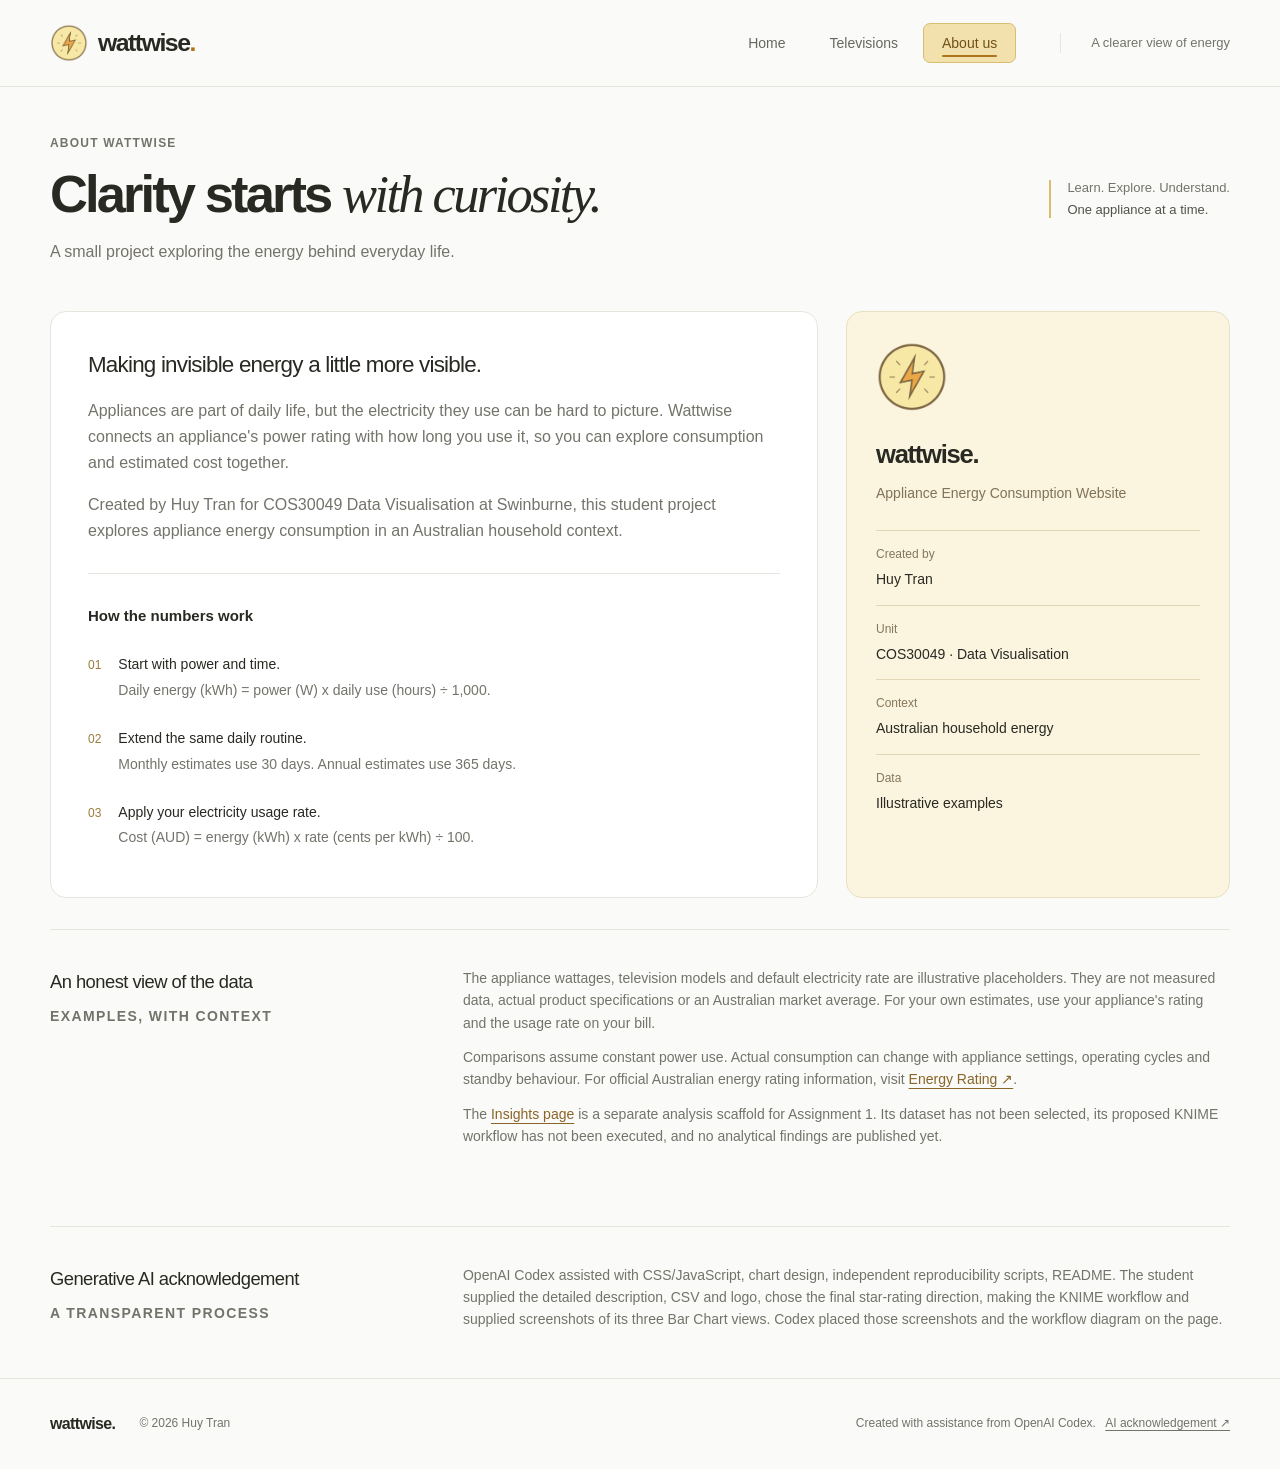
==== commit a7499729: "updating screenshots and resize them in css" ====
--- a/about.html
+++ b/about.html
@@ -49,7 +49,7 @@
         <ol class="method-list">
           <li><span class="method-number" aria-hidden="true">01</span>
             <div><strong>Start with power and time.</strong>
-              <p>Daily energy (kWh) = power (W) × daily use (hours) ÷ 1,000.</p>
+              <p>Daily energy (kWh) = power (W) x daily use (hours) ÷ 1,000.</p>
             </div>
           </li>
           <li><span class="method-number" aria-hidden="true">02</span>
@@ -59,7 +59,7 @@
           </li>
           <li><span class="method-number" aria-hidden="true">03</span>
             <div><strong>Apply your electricity usage rate.</strong>
-              <p>Cost (AUD) = energy (kWh) × rate (cents per kWh) ÷ 100.</p>
+              <p>Cost (AUD) = energy (kWh) x rate (cents per kWh) ÷ 100.</p>
             </div>
           </li>
         </ol>
@@ -101,7 +101,7 @@
         <p>Comparisons assume constant power use. Actual consumption can change with appliance settings, operating
           cycles and standby behaviour. For official Australian energy rating information, visit <a class="source-link"
             href="https://www.energyrating.gov.au/" target="_blank" rel="noopener noreferrer">Energy Rating ↗</a>.</p>
-        <p>The <a class="source-link" href="insights.html">Insights page</a> is a separate analysis scaffold for
+        <p>The <a class="source-link" href="televisions.html">Insights page</a> is a separate analysis scaffold for
           Assignment 1. Its dataset has not been selected, its proposed KNIME workflow has not been executed, and no
           analytical findings are published yet.</p>
       </div>
@@ -113,12 +113,10 @@
         <p class="eyebrow">A transparent process</p>
       </div>
       <div>
-        <p>OpenAI Codex assisted with the visual design, CSS, JavaScript. The
-          interface takes inspiration from shadcn/ui's clean styling and composable design approach. The supplied power
-          logo is used as provided.</p>
-        <p>Generated code needs human review. Understanding the calculations, verifying information, reviewing
-          accessibility and documenting changes remain part of the learning process. This acknowledgement describes the
-          assistance used; it does not imply that every generated statement has been independently verified.</p>
+        <p>OpenAI Codex assisted with CSS/JavaScript, chart design, independent reproducibility scripts, README. The
+          student supplied the detailed description, CSV and logo, chose the final star-rating direction, making the
+          KNIME workflow and supplied screenshots of its three Bar Chart views. Codex placed those screenshots and the
+          workflow diagram on the page.</p>
       </div>
     </section>
   </main>
--- a/assets/css/styles.css
+++ b/assets/css/styles.css
@@ -3611,7 +3611,7 @@
   color: #efd28e;
 }
 
-.workflow-download-card {
+.workflow-summary-card {
   display: flex;
   align-items: center;
   justify-content: space-between;
@@ -3622,19 +3622,15 @@
   padding: 27px;
 }
 
-.workflow-download-card h3 {
+.workflow-summary-card h3 {
   font-size: 1.15rem;
   margin: 8px 0;
 }
 
-.workflow-download-card p:not(.eyebrow) {
+.workflow-summary-card p:not(.eyebrow) {
   color: var(--muted);
   max-width: 660px;
   font-size: .875rem;
-}
-
-.workflow-download-card .button {
-  flex-shrink: 0;
 }
 
 .story-details {
@@ -3700,23 +3696,19 @@
 }
 
 .knime-evidence a {
-  position: relative;
   display: block;
-  overflow: hidden;
   width: 100%;
-  aspect-ratio: 5 / 1;
   border: 1px solid var(--border);
   border-radius: 6px;
   background: #fff;
+  overflow: hidden;
 }
 
 .knime-evidence img {
-  position: absolute;
-  width: 185%;
-  max-width: none;
+  display: block;
+  width: 100%;
+  max-width: 100%;
   height: auto;
-  left: -25.5%;
-  top: -25%;
 }
 
 .knime-evidence small {
@@ -3731,7 +3723,7 @@
 }
 
 @media (max-width: 760px) {
-  .workflow-download-card {
+  .workflow-summary-card {
     align-items: flex-start;
     flex-direction: column;
   }
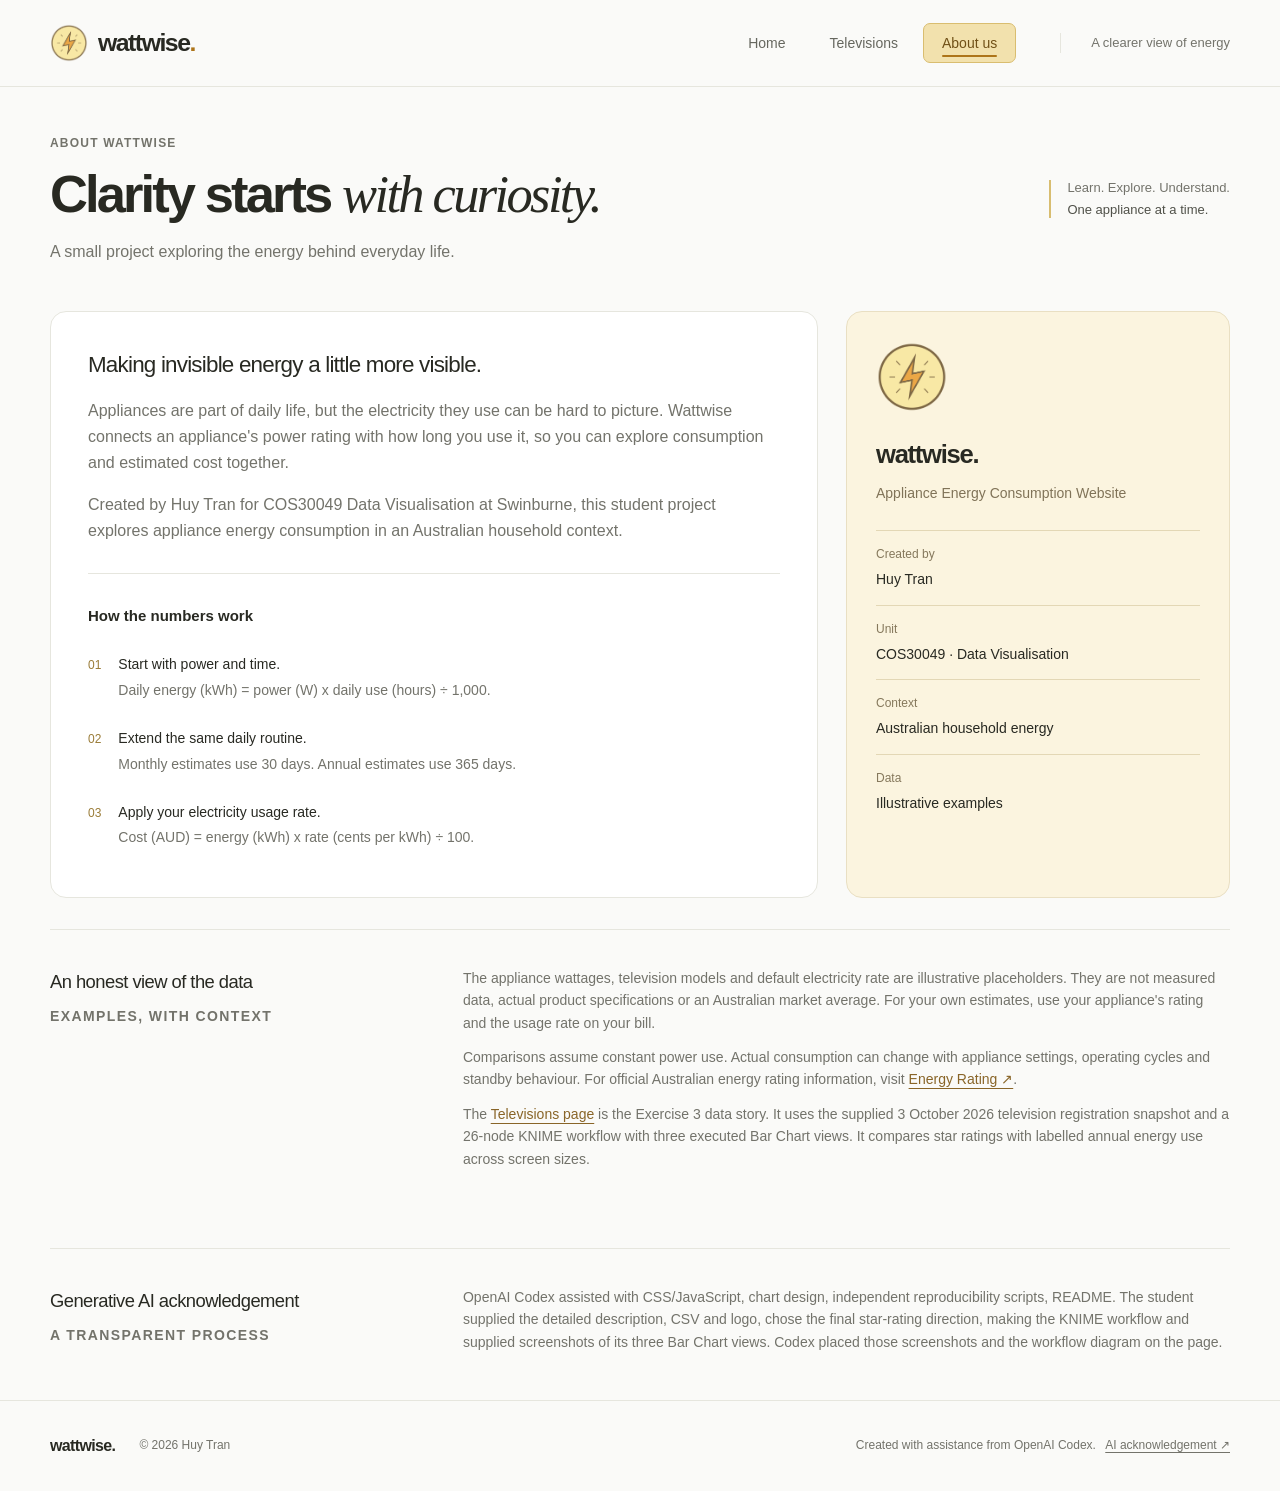
==== commit 8693bff4: "final adjustments on visualization and docs" ====
--- a/about.html
+++ b/about.html
@@ -101,9 +101,9 @@
         <p>Comparisons assume constant power use. Actual consumption can change with appliance settings, operating
           cycles and standby behaviour. For official Australian energy rating information, visit <a class="source-link"
             href="https://www.energyrating.gov.au/" target="_blank" rel="noopener noreferrer">Energy Rating ↗</a>.</p>
-        <p>The <a class="source-link" href="televisions.html">Insights page</a> is a separate analysis scaffold for
-          Assignment 1. Its dataset has not been selected, its proposed KNIME workflow has not been executed, and no
-          analytical findings are published yet.</p>
+        <p>The <a class="source-link" href="televisions.html">Televisions page</a> is the Exercise 3 data story. It uses the supplied 3 October 2026 television registration
+          snapshot and a 26-node KNIME workflow with three executed Bar Chart views. It compares star ratings with
+          labelled annual energy use across screen sizes.</p>
       </div>
     </section>
 
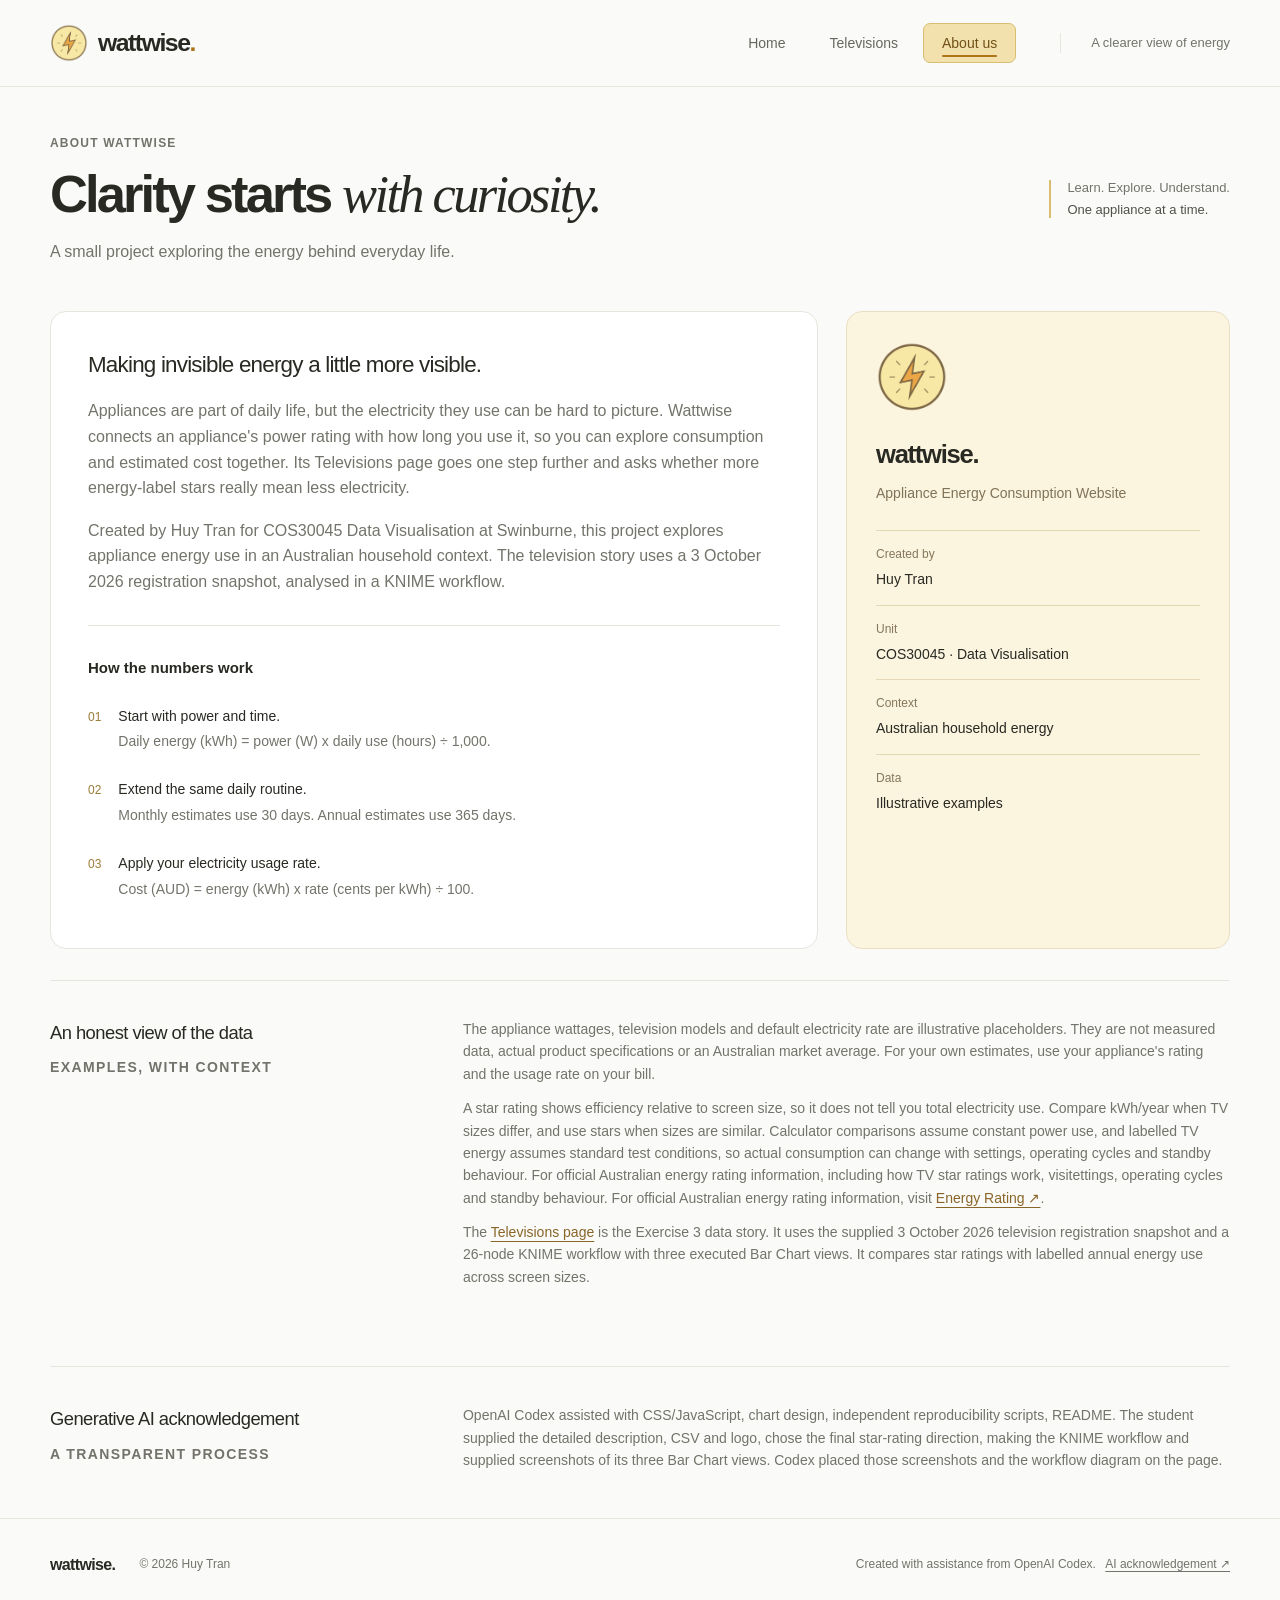
==== commit beb3c7f3: "refine documents on about.html" ====
--- a/about.html
+++ b/about.html
@@ -41,9 +41,13 @@
         <h2>Making invisible energy a little more visible.</h2>
         <p>Appliances are part of daily life, but the electricity they use can be hard to picture. Wattwise connects an
           appliance's power rating with how long you use it, so you can explore consumption and estimated cost together.
+          Its
+          Televisions page goes one step further and asks whether more energy-label stars really mean less electricity.
         </p>
-        <p>Created by Huy Tran for COS30049 Data Visualisation at Swinburne, this student project explores appliance
-          energy consumption in an Australian household context.</p>
+        <p>Created by Huy Tran for COS30045 Data Visualisation at Swinburne, this project explores appliance
+          energy use in an Australian household context. The television story uses a 3 October 2026 registration
+          snapshot,
+          analysed in a KNIME workflow.</p>
         <div class="story-divider"></div>
         <h3>How the numbers work</h3>
         <ol class="method-list">
@@ -75,7 +79,7 @@
           </div>
           <div>
             <dt>Unit</dt>
-            <dd>COS30049 · Data Visualisation</dd>
+            <dd>COS30045 · Data Visualisation</dd>
           </div>
           <div>
             <dt>Context</dt>
@@ -98,10 +102,18 @@
         <p>The appliance wattages, television models and default electricity rate are illustrative placeholders. They
           are not measured data, actual product specifications or an Australian market average. For your own estimates,
           use your appliance's rating and the usage rate on your bill.</p>
-        <p>Comparisons assume constant power use. Actual consumption can change with appliance settings, operating
+        <p>A star rating shows efficiency relative to screen size, so it does not tell you total electricity use.
+          Compare
+          kWh/year when TV sizes differ, and use stars when sizes are similar. Calculator comparisons assume constant
+          power
+          use, and labelled TV energy assumes standard test conditions, so actual consumption can change with settings,
+          operating cycles and standby behaviour. For official Australian energy rating information, including how TV
+          star
+          ratings work, visitettings, operating
           cycles and standby behaviour. For official Australian energy rating information, visit <a class="source-link"
             href="https://www.energyrating.gov.au/" target="_blank" rel="noopener noreferrer">Energy Rating ↗</a>.</p>
-        <p>The <a class="source-link" href="televisions.html">Televisions page</a> is the Exercise 3 data story. It uses the supplied 3 October 2026 television registration
+        <p>The <a class="source-link" href="televisions.html">Televisions page</a> is the Exercise 3 data story. It uses
+          the supplied 3 October 2026 television registration
           snapshot and a 26-node KNIME workflow with three executed Bar Chart views. It compares star ratings with
           labelled annual energy use across screen sizes.</p>
       </div>
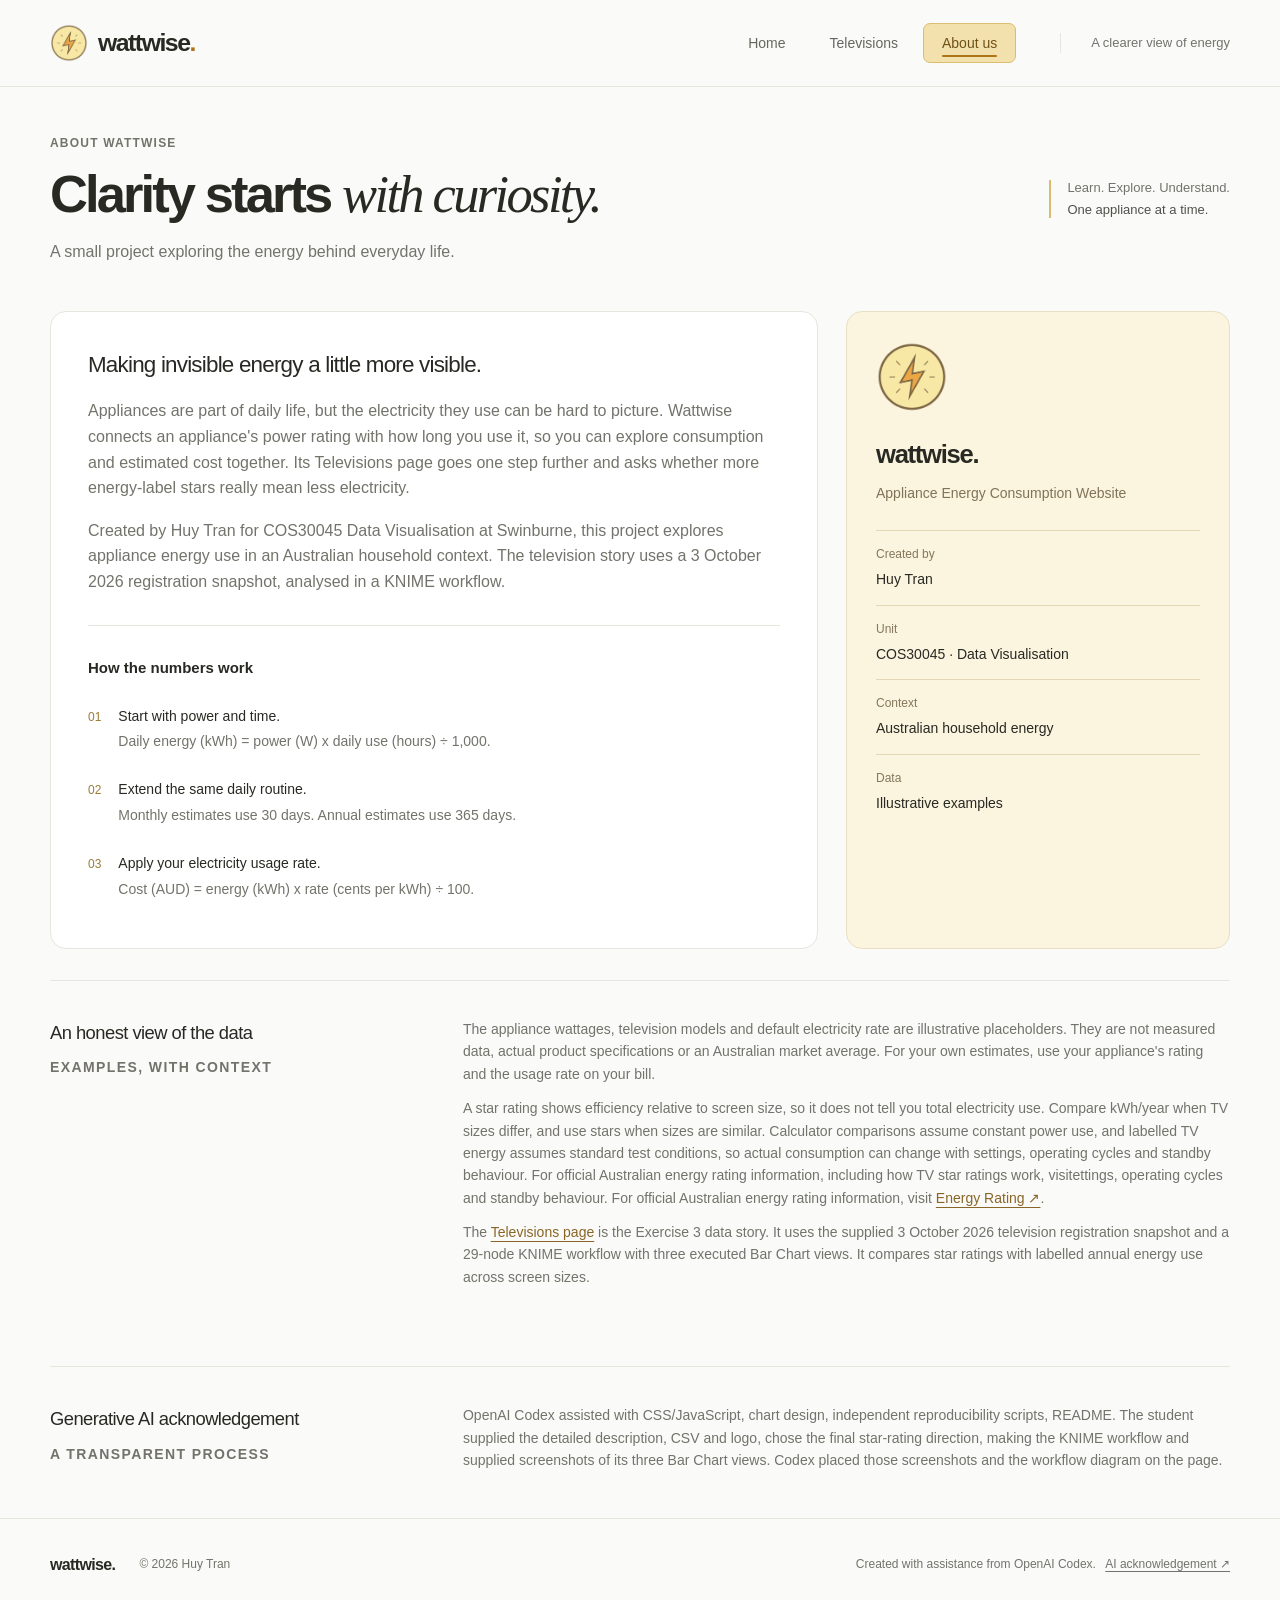
==== commit 6a30e0b0: "make change to the workflow and replace screenshots" ====
--- a/about.html
+++ b/about.html
@@ -114,7 +114,7 @@
             href="https://www.energyrating.gov.au/" target="_blank" rel="noopener noreferrer">Energy Rating ↗</a>.</p>
         <p>The <a class="source-link" href="televisions.html">Televisions page</a> is the Exercise 3 data story. It uses
           the supplied 3 October 2026 television registration
-          snapshot and a 26-node KNIME workflow with three executed Bar Chart views. It compares star ratings with
+          snapshot and a 29-node KNIME workflow with three executed Bar Chart views. It compares star ratings with
           labelled annual energy use across screen sizes.</p>
       </div>
     </section>
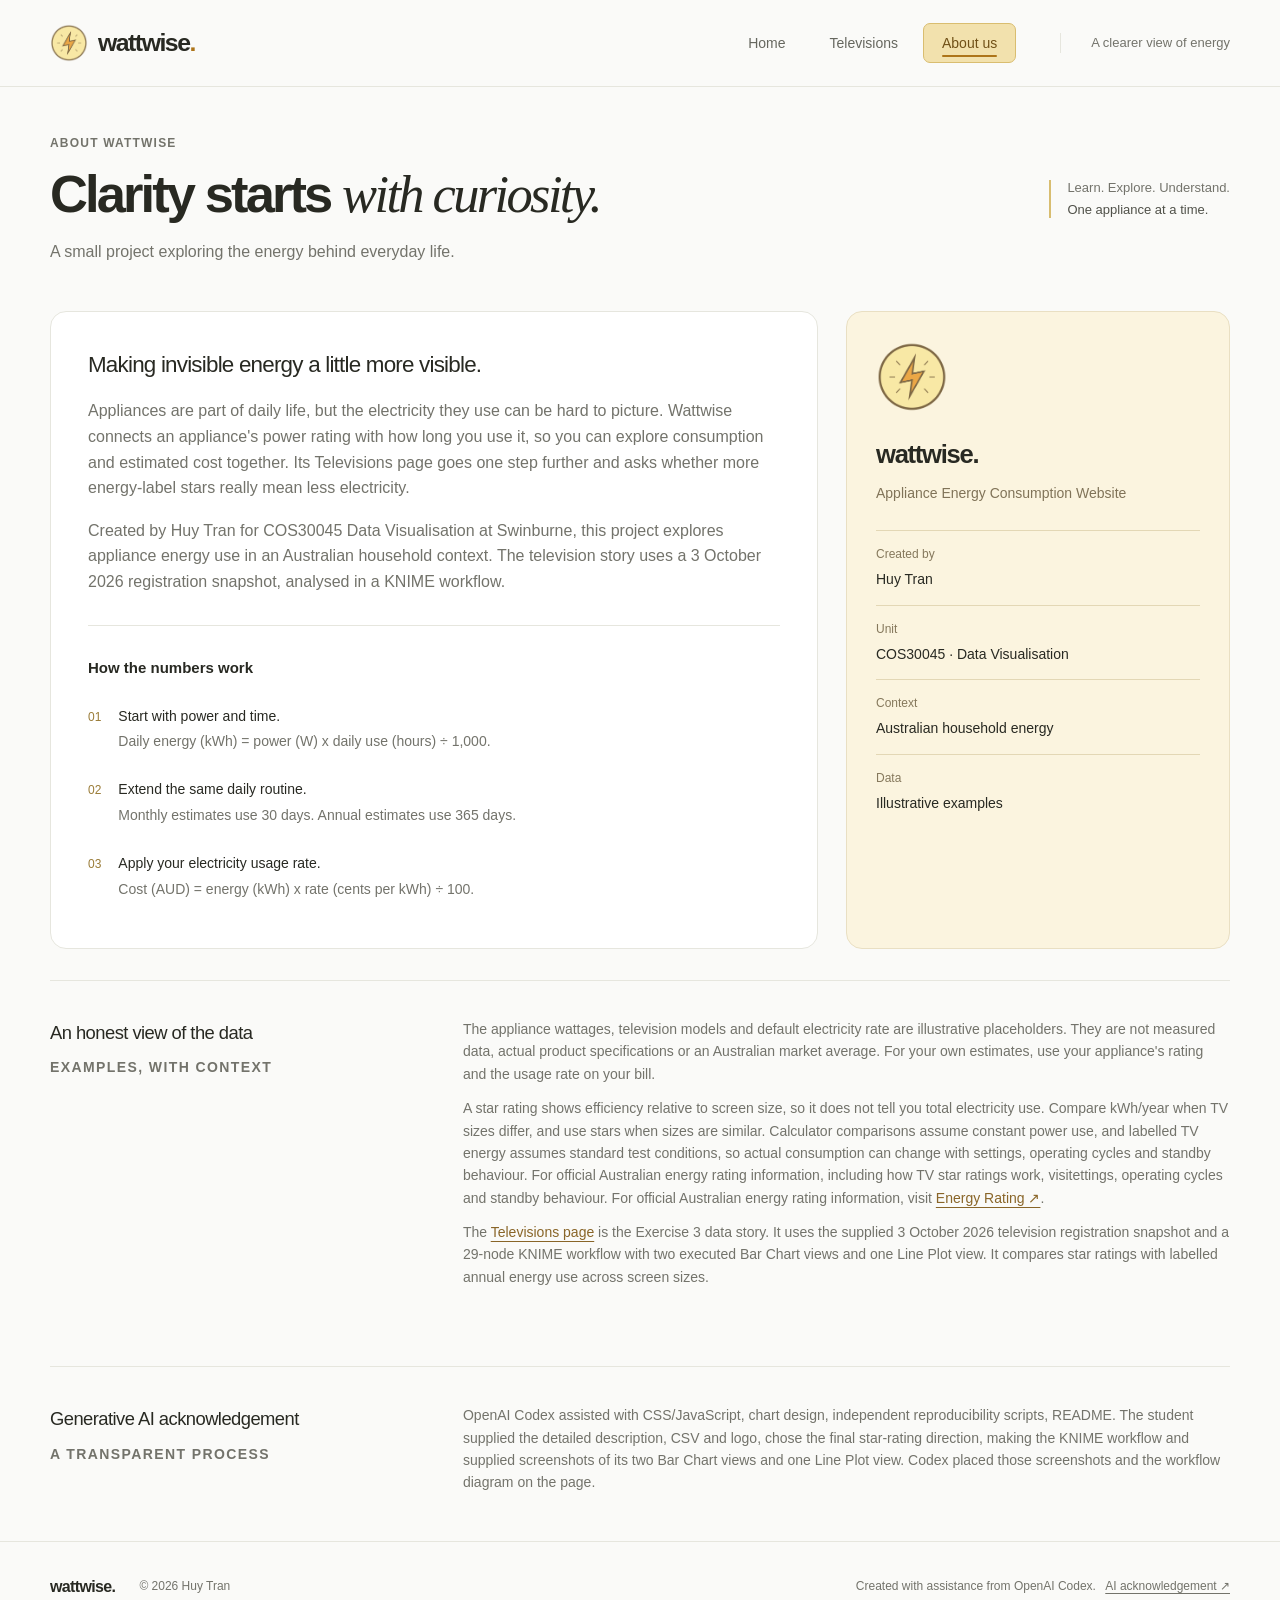
==== commit 6becbc97: "making change to charts and knime workflow for not being bias" ====
--- a/about.html
+++ b/about.html
@@ -114,7 +114,7 @@
             href="https://www.energyrating.gov.au/" target="_blank" rel="noopener noreferrer">Energy Rating ↗</a>.</p>
         <p>The <a class="source-link" href="televisions.html">Televisions page</a> is the Exercise 3 data story. It uses
           the supplied 3 October 2026 television registration
-          snapshot and a 29-node KNIME workflow with three executed Bar Chart views. It compares star ratings with
+          snapshot and a 29-node KNIME workflow with two executed Bar Chart views and one Line Plot view. It compares star ratings with
           labelled annual energy use across screen sizes.</p>
       </div>
     </section>
@@ -127,7 +127,7 @@
       <div>
         <p>OpenAI Codex assisted with CSS/JavaScript, chart design, independent reproducibility scripts, README. The
           student supplied the detailed description, CSV and logo, chose the final star-rating direction, making the
-          KNIME workflow and supplied screenshots of its three Bar Chart views. Codex placed those screenshots and the
+          KNIME workflow and supplied screenshots of its two Bar Chart views and one Line Plot view. Codex placed those screenshots and the
           workflow diagram on the page.</p>
       </div>
     </section>
@@ -142,4 +142,4 @@
   </footer>
 </body>
 
-</html>+</html>
--- a/assets/css/styles.css
+++ b/assets/css/styles.css
@@ -3565,6 +3565,23 @@
   margin-right: 68px;
 }
 
+.star-story .same-size-bars {
+  gap: 14px;
+  margin-top: 28px;
+}
+
+.star-story .same-size-bars .story-bar-fill {
+  background: var(--bar-color);
+}
+
+.star-story .same-size-bars .story-bar-track::before {
+  background: linear-gradient(to right,
+      transparent calc(26.667% - 1px), #deded2 calc(26.667% - 1px), #deded2 26.667%,
+      transparent 26.667%, transparent calc(53.333% - 1px), #deded2 calc(53.333% - 1px), #deded2 53.333%,
+      transparent 53.333%, transparent calc(80% - 1px), #deded2 calc(80% - 1px), #deded2 80%,
+      transparent 80%);
+}
+
 .star-story .is-focus .story-bar-fill {
   background: #39716b;
 }
@@ -3753,4 +3770,4 @@
     margin-left: 94px;
     margin-right: 61px;
   }
-}+}
